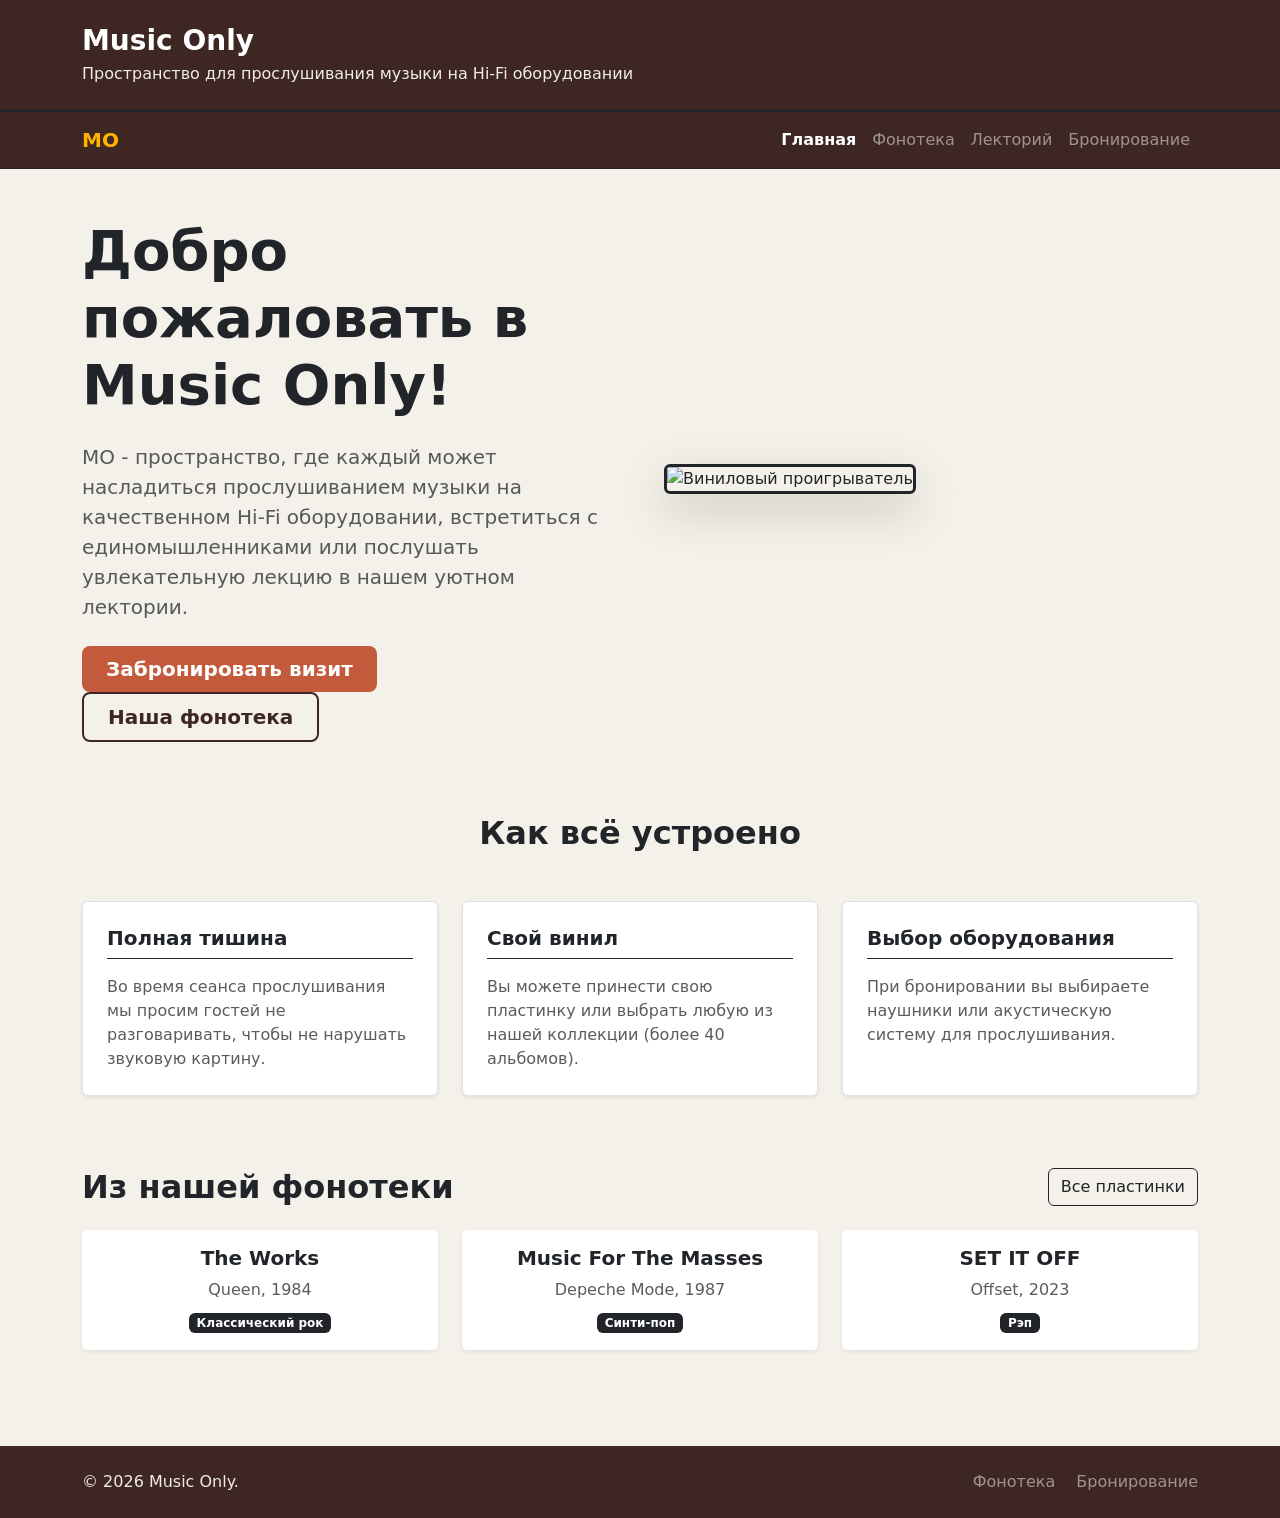
==== index.html @ 57ea259c "feat: create Music Only Bootstrap homepage" ====
<!DOCTYPE html>
<html lang="ru">
<head>
    <meta charset="UTF-8">
    <meta name="viewport" content="width=device-width, initial-scale=1.0">
    <title>Music Only – ваш персональный проводник в мир качественного прослушивания музыки</title>

    <link href="https://cdn.jsdelivr.net/npm/bootstrap@5.3.3/dist/css/bootstrap.min.css" rel="stylesheet">
    <link rel="stylesheet" href="css/custom.css">
</head>
<body>
            <header class="bg-loft py-4 border-bottom border-dark border-2">
        <div class="container">
            <div class="row align-items-center">
                <div class="col-12 text-center text-md-start">
                    <h1 class="h3 mb-1 fw-bold text-white">Music Only</h1>
                    <p class="mb-0 text-loft-light">Пространство для прослушивания музыки на Hi-Fi оборудовании</p>
                </div>
            </div>
        </div>
    </header>

        <nav class="navbar navbar-expand-lg navbar-dark bg-loft border-bottom border-dark">
        <div class="container">
            <a class="navbar-brand fw-bold text-loft-accent" href="index.html">MO</a>
            <button class="navbar-toggler" type="button" data-bs-toggle="collapse" data-bs-target="#mainNavbar">
                <span class="navbar-toggler-icon"></span>
            </button>
            <div class="collapse navbar-collapse" id="mainNavbar">
                <ul class="navbar-nav ms-auto">
                    <li class="nav-item"><a class="nav-link active text-white fw-bold" href="index.html">Главная</a></li>
                    <li class="nav-item"><a class="nav-link text-white-50" href="records.html">Фонотека</a></li>
                    <li class="nav-item"><a class="nav-link text-white-50" href="events.html">Лекторий</a></li>
                    <li class="nav-item"><a class="nav-link text-white-50" href="booking.html">Бронирование</a></li>
                </ul>
                </div>
        </div>
    </nav>
            <main>
        <!-- Hero-блок -->
                <section class="container my-5">
            <div class="row align-items-center g-5">
                <div class="col-12 col-lg-6">
                    <h2 class="display-4 fw-bold mb-4 text-dark">Добро пожаловать в Music Only!</h2>
                    <p class="lead text-muted mb-4">
                        MO - пространство, где каждый может насладиться прослушиванием музыки на
                        качественном Hi-Fi оборудовании, встретиться с единомышленниками или
                        послушать увлекательную лекцию в нашем уютном лектории.
                    </p>
                    <a class="btn btn-loft-primary btn-lg px-4 me-2 fw-bold" href="booking.html">Забронировать визит</a>
                    <a class="btn btn-loft-outline btn-lg px-4 fw-bold" href="records.html">Наша фонотека</a>
                </div>
                <div class="col-12 col-lg-6">
                    <!-- Можно вставить картинку с лофт-интерьером или проигрывателем -->
                    <img src="https://images.unsplash.com/photo-1614613535308-eb5fbd3d2c17?q=80&w=800&auto=format&fit=crop"
                         class="img-fluid rounded shadow-lg border border-3 border-dark" alt="Виниловый проигрыватель">
                </div>
            </div>
        </section>
                        <!-- Правила посещения -->
        <section class="container my-5 pt-4">
            <h2 class="text-center mb-5 fw-bold text-dark">Как всё устроено</h2>
            <div class="row g-4">
                <div class="col-12 col-md-4">
                    <div class="p-4 border rounded h-100 bg-white shadow-sm">
                        <h3 class="h5 text-dark fw-bold border-bottom border-dark pb-2 mb-3">Полная тишина</h3>
                        <p class="mb-0 text-muted">Во время сеанса прослушивания мы просим гостей не разговаривать, чтобы не нарушать звуковую картину.</p>
                    </div>
                </div>
                <div class="col-12 col-md-4">
                    <div class="p-4 border rounded h-100 bg-white shadow-sm">
                        <h3 class="h5 text-dark fw-bold border-bottom border-dark pb-2 mb-3">Свой винил</h3>
                        <p class="mb-0 text-muted">Вы можете принести свою пластинку или выбрать любую из нашей коллекции (более 40 альбомов).</p>
                    </div>
                </div>
                <div class="col-12 col-md-4">
                    <div class="p-4 border rounded h-100 bg-white shadow-sm">
                        <h3 class="h5 text-dark fw-bold border-bottom border-dark pb-2 mb-3">Выбор оборудования</h3>
                        <p class="mb-0 text-muted">При бронировании вы выбираете наушники или акустическую систему для прослушивания.</p>
                    </div>
                </div>
            </div>
        </section>

        <!-- Фонотека -->
        <section class="container my-5 pt-4 pb-5">
            <div class="d-flex justify-content-between align-items-center mb-4">
                <h2 class="mb-0 fw-bold text-dark">Из нашей фонотеки</h2>
                <a class="btn btn-outline-dark" href="records.html">Все пластинки</a>
            </div>
            <div class="row g-4">
                <div class="col-12 col-md-6 col-lg-4">
                    <div class="card h-100 border-0 shadow-sm">
                        <div class="card-body text-center bg-white rounded">
                            <h3 class="h5 card-title text-dark fw-bold">The Works</h3>
                            <p class="text-muted mb-2">Queen, 1984</p>
                            <span class="badge bg-dark">Классический рок</span>
                        </div>
                    </div>
                </div>
                <div class="col-12 col-md-6 col-lg-4">
                    <div class="card h-100 border-0 shadow-sm">
                        <div class="card-body text-center bg-white rounded">
                            <h3 class="h5 card-title text-dark fw-bold">Music For The Masses</h3>
                            <p class="text-muted mb-2">Depeche Mode, 1987</p>
                            <span class="badge bg-dark">Синти-поп</span>
                        </div>
                    </div>
                </div>
                <div class="col-12 col-md-6 col-lg-4">
                    <div class="card h-100 border-0 shadow-sm">
                        <div class="card-body text-center bg-white rounded">
                            <h3 class="h5 card-title text-dark fw-bold">SET IT OFF</h3>
                            <p class="text-muted mb-2">Offset, 2023</p>
                            <span class="badge bg-dark">Рэп</span>
                        </div>
                    </div>
                </div>
            </div>
        </section>
    </main>
        <footer class="bg-loft py-4 mt-5">
        <div class="container">
            <div class="row align-items-center g-3">
                <div class="col-12 col-md-6">
                    <p class="mb-0 text-loft-light">&copy; 2026 Music Only.</p>
                </div>
                <div class="col-12 col-md-6 text-md-end">
                    <a class="text-white-50 text-decoration-none me-3" href="records.html">Фонотека</a>
                    <a class="text-white-50 text-decoration-none" href="booking.html">Бронирование</a>
                </div>
            </div>
        </div>
    </footer>

    <!-- Bootstrap JS Bundle -->
    <script src="https://cdn.jsdelivr.net/npm/bootstrap@5.3.3/dist/js/bootstrap.bundle.min.js"></script>
</body>
</html>
---- css/custom.css ----
/* Наш кастомный лофт-цвет (глубокий кофейно-коричневый) */
.bg-loft {
    background-color: #3e2723 !important;
}

/* Цвет текста для лофта (кремовый/бежевый) */
.text-loft-light {
    color: #efebe9 !important;
}

/* Акцентный цвет (карамельный/янтарный) */
.text-loft-accent {
    color: #ffb300 !important;
}

/* Фон всей страницы (светлый бежевый, как бумага) */
body {
    min-height: 100vh;
    background-color: #f4f1ea;
}

/* Карточки делаем чуть светлее фона */
.card, .bg-light {
    background-color: #ffffff !important;
}

/* Терракотовая кнопка для лофт-стиля */
.btn-loft-primary {
    background-color: #c45a3c; /* Терракотовый (кирпичный) */
    color: #ffffff;
    border: none;
    transition: background-color 0.3s ease;
}

.btn-loft-primary:hover {
    background-color: #a3462c; /* Чуть темнее при наведении */
    color: #ffffff;
}

/* Второстепенная кнопка (прозрачная с коричневой рамкой) */
.btn-loft-outline {
    background-color: transparent;
    color: #3e2723; /* Темно-коричневый текст */
    border: 2px solid #3e2723;
    transition: all 0.3s ease;
}

.btn-loft-outline:hover {
    background-color: #3e2723; /* Заливается коричневым при наведении */
    color: #ffffff;
}

/* Стилизация аккордеона в лофт-стиле */
.accordion-button:not(.collapsed) {
    background-color: #eaddd3; /* Светло-коричневый фон для открытого жанра */
    color: #3e2723; /* Темно-коричневый текст */
    box-shadow: inset 0 -1px 0 rgba(0,0,0,.125);
}

.accordion-button:focus {
    border-color: #c45a3c;
    box-shadow: 0 0 0 0.25rem rgba(196, 90, 60, 0.25);
}

/* Делаем заголовки в карточках аккуратнее */
.accordion-body .card {
    transition: transform 0.2s;
}

.accordion-body .card:hover {
    transform: translateY(-3px);
}
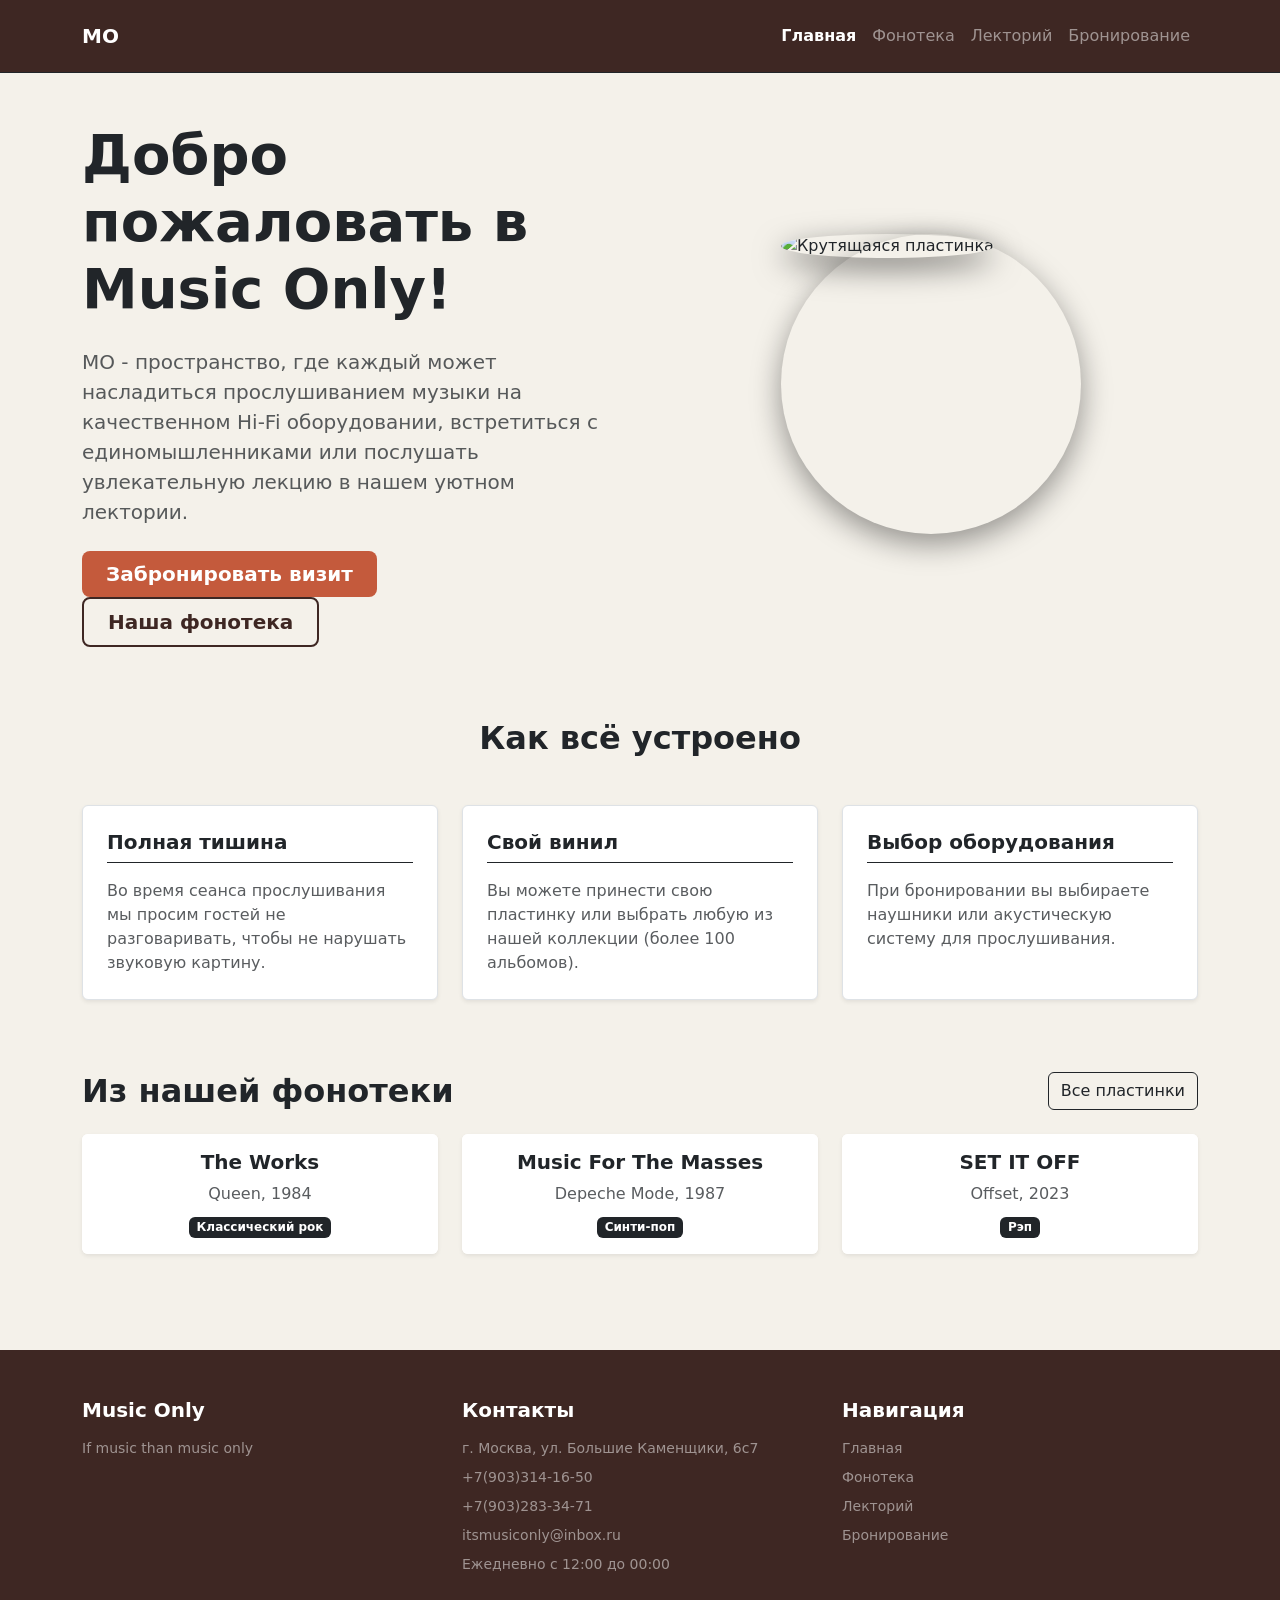
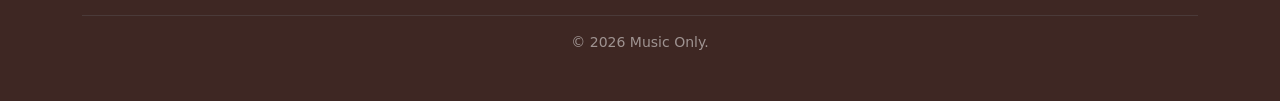
==== commit e55f87e1: "feat: add vinyl animation, update record descriptions and stock info" ====
--- a/index.html
+++ b/index.html
@@ -4,25 +4,15 @@
     <meta charset="UTF-8">
     <meta name="viewport" content="width=device-width, initial-scale=1.0">
     <title>Music Only – ваш персональный проводник в мир качественного прослушивания музыки</title>
-
     <link href="https://cdn.jsdelivr.net/npm/bootstrap@5.3.3/dist/css/bootstrap.min.css" rel="stylesheet">
     <link rel="stylesheet" href="css/custom.css">
 </head>
 <body>
-            <header class="bg-loft py-4 border-bottom border-dark border-2">
+
+    <!-- Навигация -->
+    <nav class="navbar navbar-expand-lg navbar-dark bg-loft border-bottom border-dark py-3">
         <div class="container">
-            <div class="row align-items-center">
-                <div class="col-12 text-center text-md-start">
-                    <h1 class="h3 mb-1 fw-bold text-white">Music Only</h1>
-                    <p class="mb-0 text-loft-light">Пространство для прослушивания музыки на Hi-Fi оборудовании</p>
-                </div>
-            </div>
-        </div>
-    </header>
-
-        <nav class="navbar navbar-expand-lg navbar-dark bg-loft border-bottom border-dark">
-        <div class="container">
-            <a class="navbar-brand fw-bold text-loft-accent" href="index.html">MO</a>
+            <a class="navbar-brand fw-bold text-white" href="index.html">MO</a>
             <button class="navbar-toggler" type="button" data-bs-toggle="collapse" data-bs-target="#mainNavbar">
                 <span class="navbar-toggler-icon"></span>
             </button>
@@ -33,13 +23,16 @@
                     <li class="nav-item"><a class="nav-link text-white-50" href="events.html">Лекторий</a></li>
                     <li class="nav-item"><a class="nav-link text-white-50" href="booking.html">Бронирование</a></li>
                 </ul>
-                </div>
+            </div>
         </div>
     </nav>
-            <main>
-        <!-- Hero-блок -->
-                <section class="container my-5">
+
+    <main>
+        <!-- Hero-блок с пластинкой -->
+        <section class="container my-5">
             <div class="row align-items-center g-5">
+
+                <!-- Левая колонка: Текст и кнопки -->
                 <div class="col-12 col-lg-6">
                     <h2 class="display-4 fw-bold mb-4 text-dark">Добро пожаловать в Music Only!</h2>
                     <p class="lead text-muted mb-4">
@@ -50,14 +43,20 @@
                     <a class="btn btn-loft-primary btn-lg px-4 me-2 fw-bold" href="booking.html">Забронировать визит</a>
                     <a class="btn btn-loft-outline btn-lg px-4 fw-bold" href="records.html">Наша фонотека</a>
                 </div>
-                <div class="col-12 col-lg-6">
-                    <!-- Можно вставить картинку с лофт-интерьером или проигрывателем -->
-                    <img src="https://images.unsplash.com/photo-1614613535308-eb5fbd3d2c17?q=80&w=800&auto=format&fit=crop"
-                         class="img-fluid rounded shadow-lg border border-3 border-dark" alt="Виниловый проигрыватель">
+
+                <!-- Правая колонка: Крутящаяся пластинка -->
+                <div class="col-12 col-lg-6 d-flex justify-content-center">
+                    <div class="hero-vinyl-container">
+                        <div class="vinyl-record">
+                            <img src="https://i.pinimg.com/736x/c2/dc/3f/c2dc3f19554119556c84c53a1f666be5.jpg" alt="Крутящаяся пластинка" style="width: 100%; border-radius: 50%; box-shadow: 0 10px 30px rgba(0,0,0,0.5);">
+                        </div>
+                    </div>
                 </div>
+
             </div>
         </section>
-                        <!-- Правила посещения -->
+
+        <!-- Блок "Как всё устроено" -->
         <section class="container my-5 pt-4">
             <h2 class="text-center mb-5 fw-bold text-dark">Как всё устроено</h2>
             <div class="row g-4">
@@ -70,7 +69,7 @@
                 <div class="col-12 col-md-4">
                     <div class="p-4 border rounded h-100 bg-white shadow-sm">
                         <h3 class="h5 text-dark fw-bold border-bottom border-dark pb-2 mb-3">Свой винил</h3>
-                        <p class="mb-0 text-muted">Вы можете принести свою пластинку или выбрать любую из нашей коллекции (более 40 альбомов).</p>
+                        <p class="mb-0 text-muted">Вы можете принести свою пластинку или выбрать любую из нашей коллекции (более 100 альбомов).</p>
                     </div>
                 </div>
                 <div class="col-12 col-md-4">
@@ -82,7 +81,7 @@
             </div>
         </section>
 
-        <!-- Фонотека -->
+        <!-- Блок "Из нашей фонотеки" -->
         <section class="container my-5 pt-4 pb-5">
             <div class="d-flex justify-content-between align-items-center mb-4">
                 <h2 class="mb-0 fw-bold text-dark">Из нашей фонотеки</h2>
@@ -119,21 +118,49 @@
             </div>
         </section>
     </main>
-        <footer class="bg-loft py-4 mt-5">
+
+    <!-- Подвал -->
+    <footer class="bg-loft text-loft-light py-5 mt-5">
         <div class="container">
-            <div class="row align-items-center g-3">
-                <div class="col-12 col-md-6">
-                    <p class="mb-0 text-loft-light">&copy; 2026 Music Only.</p>
+            <div class="row g-4">
+                <div class="col-12 col-md-4">
+                    <h5 class="text-white fw-bold mb-3">Music Only</h5>
+                    <p class="small text-white-50">
+                        If music than music only
+                    </p>
                 </div>
-                <div class="col-12 col-md-6 text-md-end">
-                    <a class="text-white-50 text-decoration-none me-3" href="records.html">Фонотека</a>
-                    <a class="text-white-50 text-decoration-none" href="booking.html">Бронирование</a>
+                <div class="col-12 col-md-4">
+                    <h5 class="text-white fw-bold mb-3">Контакты</h5>
+                    <ul class="list-unstyled small text-white-50">
+                        <li class="mb-2">г. Москва, ул. Большие Каменщики, 6с7</li>
+                        <li class="mb-2">+7(903)314-16-50</li>
+                        <li class="mb-2">+7(903)283-34-71</li>
+                        <li class="mb-2">itsmusiconly@inbox.ru</li>
+                        <li>Ежедневно с 12:00 до 00:00</li>
+                    </ul>
+                </div>
+
+                <div class="col-12 col-md-4">
+                    <h5 class="text-white fw-bold mb-3">Навигация</h5>
+                    <ul class="list-unstyled small">
+                        <li class="mb-2"><a href="index.html" class="text-white-50 text-decoration-none">Главная</a></li>
+                        <li class="mb-2"><a href="records.html" class="text-white-50 text-decoration-none">Фонотека</a></li>
+                        <li class="mb-2"><a href="events.html" class="text-white-50 text-decoration-none">Лекторий</a></li>
+                        <li><a href="booking.html" class="text-white-50 text-decoration-none">Бронирование</a></li>
+                    </ul>
+                </div>
+            </div>
+
+            <hr class="border-secondary mt-4 mb-3">
+
+            <div class="row">
+                <div class="col-12 text-center text-white-50 small">
+                    <p class="mb-0">&copy; 2026 Music Only.</p>
                 </div>
             </div>
         </div>
     </footer>
 
-    <!-- Bootstrap JS Bundle -->
     <script src="https://cdn.jsdelivr.net/npm/bootstrap@5.3.3/dist/js/bootstrap.bundle.min.js"></script>
 </body>
 </html>
--- a/css/custom.css
+++ b/css/custom.css
@@ -69,4 +69,39 @@
 
 .accordion-body .card:hover {
     transform: translateY(-3px);
+}
+
+/* Контейнер для пластинки (задает размеры) */
+.hero-vinyl-container {
+    width: 300px;      /* Ширина пластинки */
+    height: 300px;
+    margin: 0 auto;    /* Центрирование */
+}
+
+/* Сама анимация вращения */
+@keyframes spin-vinyl {
+    from {
+        transform: rotate(0deg);
+    }
+    to {
+        transform: rotate(360deg);
+    }
+}
+
+/* Стили для пластинки */
+.vinyl-record {
+    width: 100%;
+    height: 100%;
+    border-radius: 50%;
+
+    /* Запускаем анимацию: 4 секунды на один оборот, бесконечно, с плавностью */
+    animation: spin-vinyl 4s linear infinite;
+
+    /* Эффект объема */
+    box-shadow: 0 10px 30px rgba(0,0,0,0.4);
+}
+
+/* Останавливаем вращение при наведении мыши (чтобы можно было рассмотреть) */
+.vinyl-record:hover {
+    animation-play-state: paused;
 }
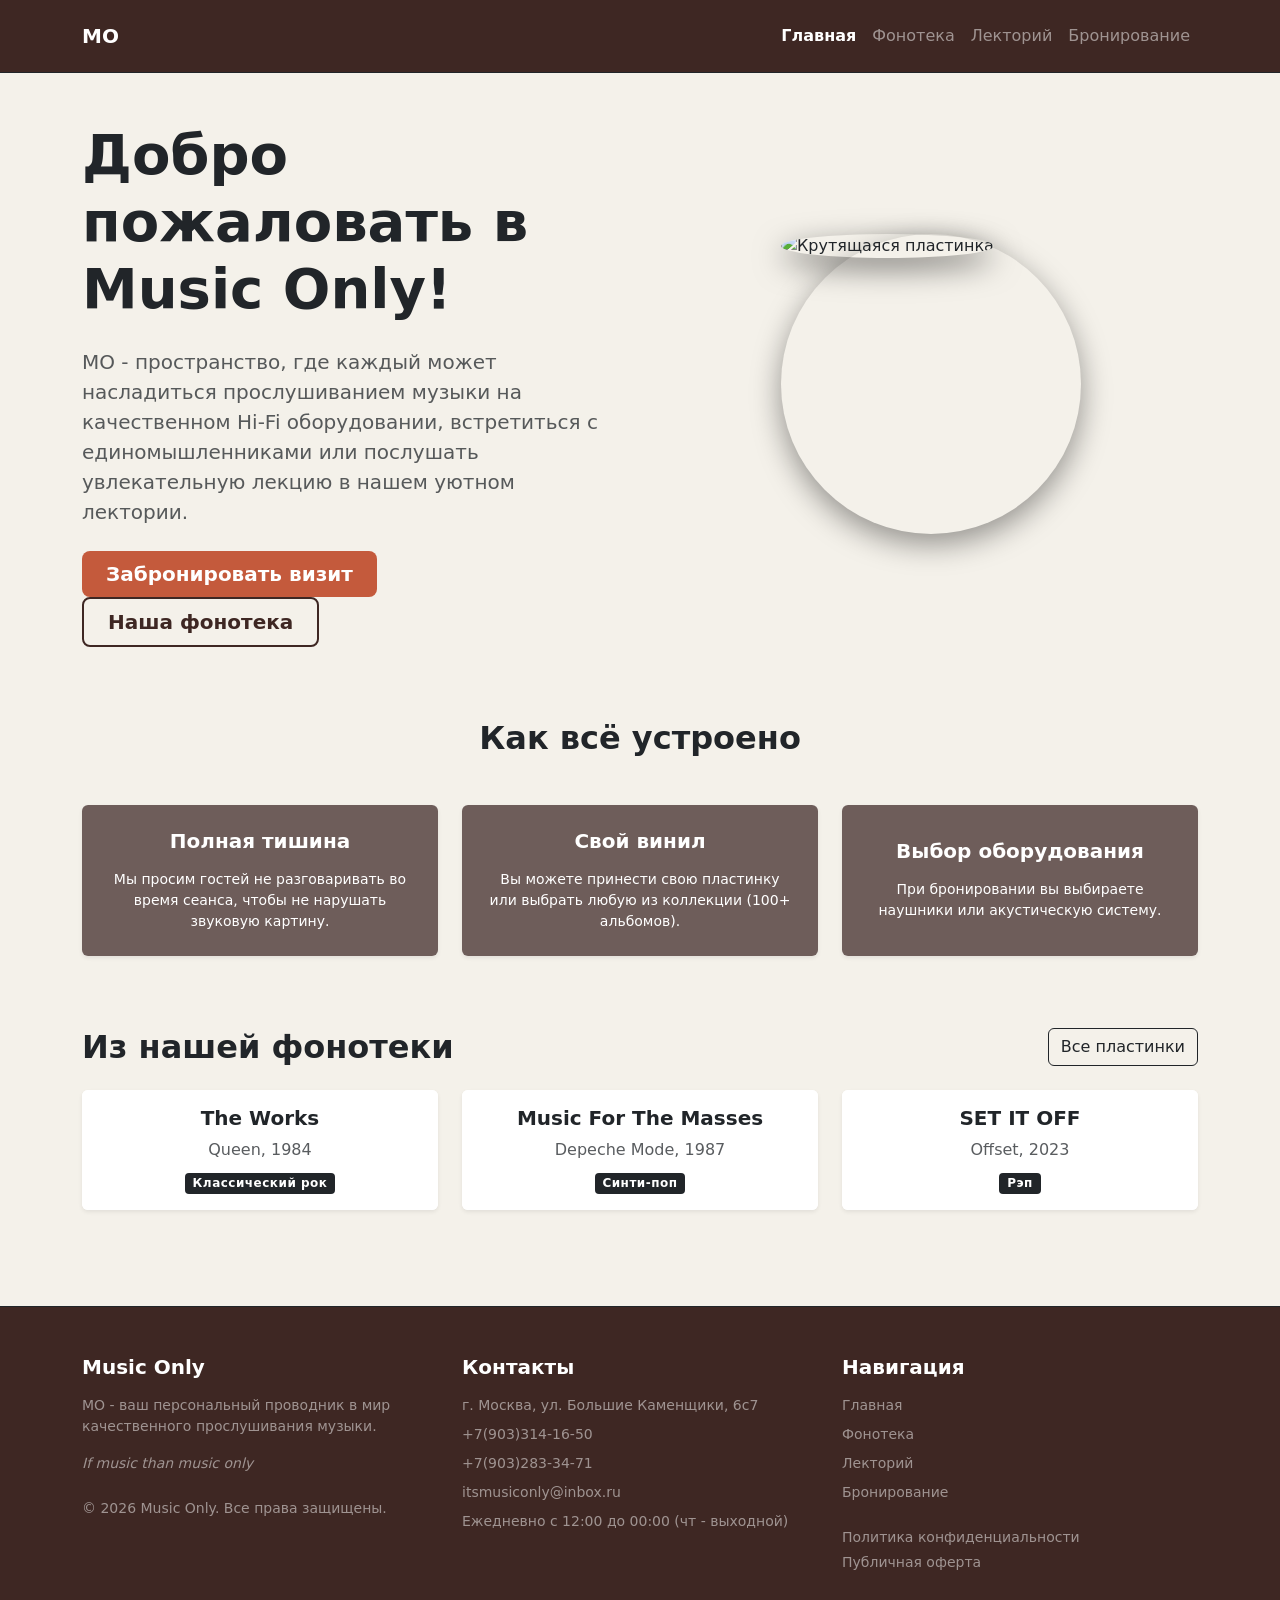
==== commit 17033e28: "feat: update booking page, add new lecture and fix footer" ====
--- a/index.html
+++ b/index.html
@@ -56,31 +56,54 @@
             </div>
         </section>
 
-        <!-- Блок "Как всё устроено" -->
+                        <!-- Блок "Как всё устроено" -->
         <section class="container my-5 pt-4">
             <h2 class="text-center mb-5 fw-bold text-dark">Как всё устроено</h2>
+
             <div class="row g-4">
-                <div class="col-12 col-md-4">
-                    <div class="p-4 border rounded h-100 bg-white shadow-sm">
-                        <h3 class="h5 text-dark fw-bold border-bottom border-dark pb-2 mb-3">Полная тишина</h3>
-                        <p class="mb-0 text-muted">Во время сеанса прослушивания мы просим гостей не разговаривать, чтобы не нарушать звуковую картину.</p>
-                    </div>
-                </div>
-                <div class="col-12 col-md-4">
-                    <div class="p-4 border rounded h-100 bg-white shadow-sm">
-                        <h3 class="h5 text-dark fw-bold border-bottom border-dark pb-2 mb-3">Свой винил</h3>
-                        <p class="mb-0 text-muted">Вы можете принести свою пластинку или выбрать любую из нашей коллекции (более 100 альбомов).</p>
-                    </div>
-                </div>
-                <div class="col-12 col-md-4">
-                    <div class="p-4 border rounded h-100 bg-white shadow-sm">
-                        <h3 class="h5 text-dark fw-bold border-bottom border-dark pb-2 mb-3">Выбор оборудования</h3>
-                        <p class="mb-0 text-muted">При бронировании вы выбираете наушники или акустическую систему для прослушивания.</p>
-                    </div>
-                </div>
+
+                <!-- Карточка 1 -->
+                <div class="col-12 col-md-4">
+                    <div class="card h-100 border-0 shadow-sm text-white text-center"
+                         style="background-image: url('https://i.pinimg.com/736x/6c/9f/75/6c9f75fa42f9dc02353263a82b38c81f.jpg'); background-size: cover; background-position: center; position: relative;">
+                        <div style="position: absolute; top: 0; left: 0; right: 0; bottom: 0; background-color: rgba(62, 39, 35, 0.75); border-radius: 0.375rem;"></div>
+
+                        <!-- Добавили justify-content-center для идеального центрирования -->
+                        <div class="card-body p-4 d-flex flex-column justify-content-center align-items-center position-relative" style="z-index: 1;">
+                            <h3 class="h5 fw-bold mb-3">Полная тишина</h3>
+                            <p class="mb-0 small">Мы просим гостей не разговаривать во время сеанса, чтобы не нарушать звуковую картину.</p>
+                        </div>
+                    </div>
+                </div>
+
+                <!-- Карточка 2 -->
+                <div class="col-12 col-md-4">
+                    <div class="card h-100 border-0 shadow-sm text-white text-center"
+                         style="background-image: url('https://i.pinimg.com/736x/7f/87/67/7f87678597e7bfa7e29a37dea1b86866.jpg'); background-size: cover; background-position: center; position: relative;">
+                        <div style="position: absolute; top: 0; left: 0; right: 0; bottom: 0; background-color: rgba(62, 39, 35, 0.75); border-radius: 0.375rem;"></div>
+
+                        <div class="card-body p-4 d-flex flex-column justify-content-center align-items-center position-relative" style="z-index: 1;">
+                            <h3 class="h5 fw-bold mb-3">Свой винил</h3>
+                            <p class="mb-0 small">Вы можете принести свою пластинку или выбрать любую из коллекции (100+ альбомов).</p>
+                        </div>
+                    </div>
+                </div>
+
+                <!-- Карточка 3 -->
+                <div class="col-12 col-md-4">
+                    <div class="card h-100 border-0 shadow-sm text-white text-center"
+                         style="background-image: url('https://i.pinimg.com/1200x/98/33/98/9833986d4160b8ca7a1fd46238fe6612.jpg'); background-size: cover; background-position: center; position: relative;">
+                        <div style="position: absolute; top: 0; left: 0; right: 0; bottom: 0; background-color: rgba(62, 39, 35, 0.75); border-radius: 0.375rem;"></div>
+
+                        <div class="card-body p-4 d-flex flex-column justify-content-center align-items-center position-relative" style="z-index: 1;">
+                            <h3 class="h5 fw-bold mb-3">Выбор оборудования</h3>
+                            <p class="mb-0 small">При бронировании вы выбираете наушники или акустическую систему.</p>
+                        </div>
+                    </div>
+                </div>
+
             </div>
         </section>
-
         <!-- Блок "Из нашей фонотеки" -->
         <section class="container my-5 pt-4 pb-5">
             <div class="d-flex justify-content-between align-items-center mb-4">
@@ -120,15 +143,27 @@
     </main>
 
     <!-- Подвал -->
-    <footer class="bg-loft text-loft-light py-5 mt-5">
+           <!-- Подвал -->
+    <footer class="bg-loft text-loft-light py-5 mt-5 border-top border-dark">
         <div class="container">
-            <div class="row g-4">
+            <div class="row g-4 justify-content-between">
+
+                <!-- 1. Бренд, слоган и права -->
                 <div class="col-12 col-md-4">
                     <h5 class="text-white fw-bold mb-3">Music Only</h5>
-                    <p class="small text-white-50">
-                        If music than music only
-                    </p>
-                </div>
+                    <p class="small text-white-50 mb-3">
+                        MO - ваш персональный проводник в мир качественного прослушивания музыки.
+                    </p>
+                    <p class="small text-white-50 mb-4">
+                        <em>If music than music only</em>
+                    </p>
+                    <!-- Права -->
+                    <p class="small text-white-50 mb-0">
+                        &copy; 2026 Music Only. Все права защищены.
+                    </p>
+                </div>
+
+                <!-- 2. Контакты -->
                 <div class="col-12 col-md-4">
                     <h5 class="text-white fw-bold mb-3">Контакты</h5>
                     <ul class="list-unstyled small text-white-50">
@@ -136,27 +171,27 @@
                         <li class="mb-2">+7(903)314-16-50</li>
                         <li class="mb-2">+7(903)283-34-71</li>
                         <li class="mb-2">itsmusiconly@inbox.ru</li>
-                        <li>Ежедневно с 12:00 до 00:00</li>
+                        <li>Ежедневно с 12:00 до 00:00 (чт - выходной)</li>
                     </ul>
                 </div>
 
+                <!-- 3. Навигация и документы -->
                 <div class="col-12 col-md-4">
                     <h5 class="text-white fw-bold mb-3">Навигация</h5>
-                    <ul class="list-unstyled small">
+                    <ul class="list-unstyled small mb-4">
                         <li class="mb-2"><a href="index.html" class="text-white-50 text-decoration-none">Главная</a></li>
                         <li class="mb-2"><a href="records.html" class="text-white-50 text-decoration-none">Фонотека</a></li>
                         <li class="mb-2"><a href="events.html" class="text-white-50 text-decoration-none">Лекторий</a></li>
                         <li><a href="booking.html" class="text-white-50 text-decoration-none">Бронирование</a></li>
                     </ul>
-                </div>
-            </div>
-
-            <hr class="border-secondary mt-4 mb-3">
-
-            <div class="row">
-                <div class="col-12 text-center text-white-50 small">
-                    <p class="mb-0">&copy; 2026 Music Only.</p>
-                </div>
+
+                    <!-- Только документы -->
+                    <ul class="list-unstyled small text-white-50">
+                        <li class="mb-1"><a href="#" class="text-white-50 text-decoration-none">Политика конфиденциальности</a></li>
+                        <li><a href="#" class="text-white-50 text-decoration-none">Публичная оферта</a></li>
+                    </ul>
+                </div>
+
             </div>
         </div>
     </footer>
--- a/css/custom.css
+++ b/css/custom.css
@@ -104,4 +104,26 @@
 /* Останавливаем вращение при наведении мыши (чтобы можно было рассмотреть) */
 .vinyl-record:hover {
     animation-play-state: paused;
+}
+
+/* Делаем бейджи аккуратными таблетками */
+.badge {
+    display: inline-block !important; /* Запрещаем растягиваться */
+    font-size: 0.75rem;               /* Чуть уменьшаем шрифт */
+    font-weight: 600;
+    letter-spacing: 0.5px;
+    border: none;
+}
+
+/* Если нужно, чтобы в карточке бейдж не был слишком большим */
+.card-body .badge {
+    width: auto !important;           /* Сбрасываем возможную ширину 100% */
+    margin: 0 auto;                   /* Центрируем, если он один */
+}
+/* Фикс для бейджей в карточках, чтобы они были аккуратными сбоку */
+.card-body .badge {
+    display: inline-block !important;
+    width: auto !important;
+    padding: 0.35em 0.65em;
+    border-radius: 0.25rem;
 }
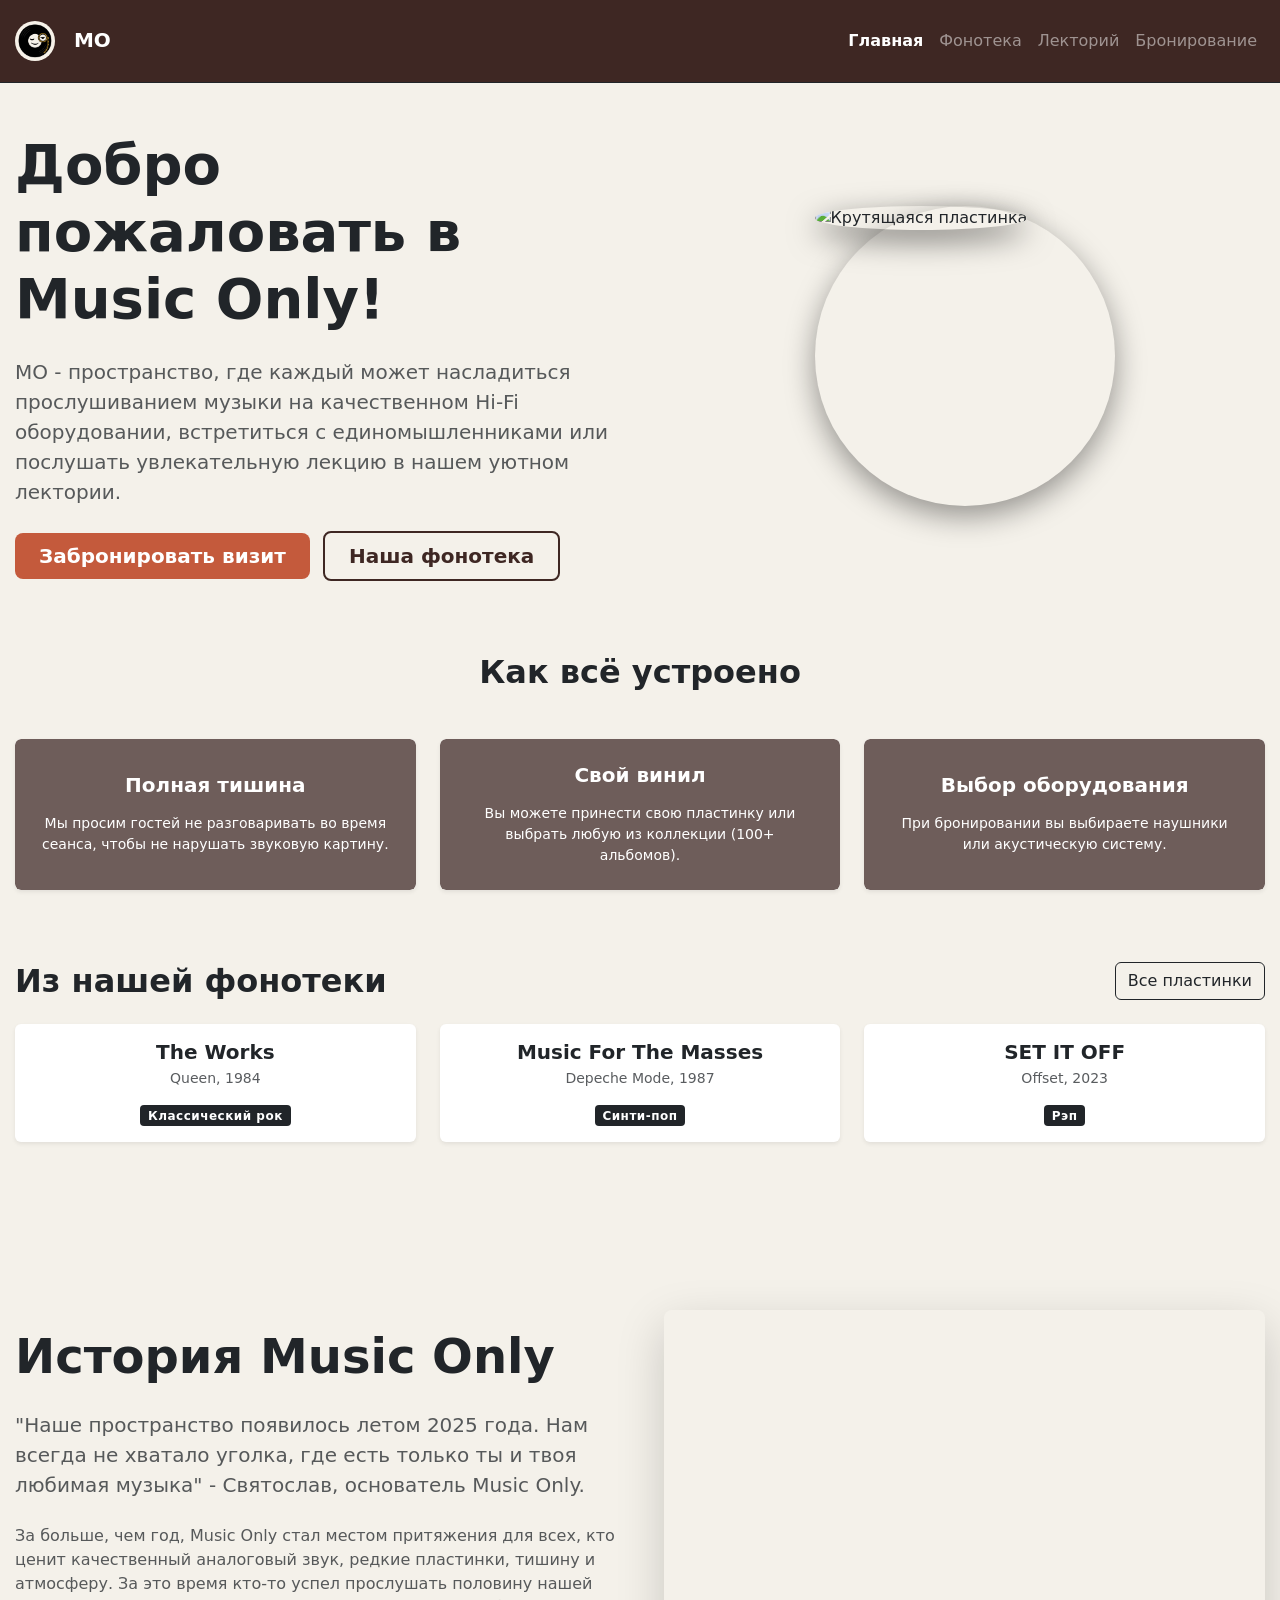
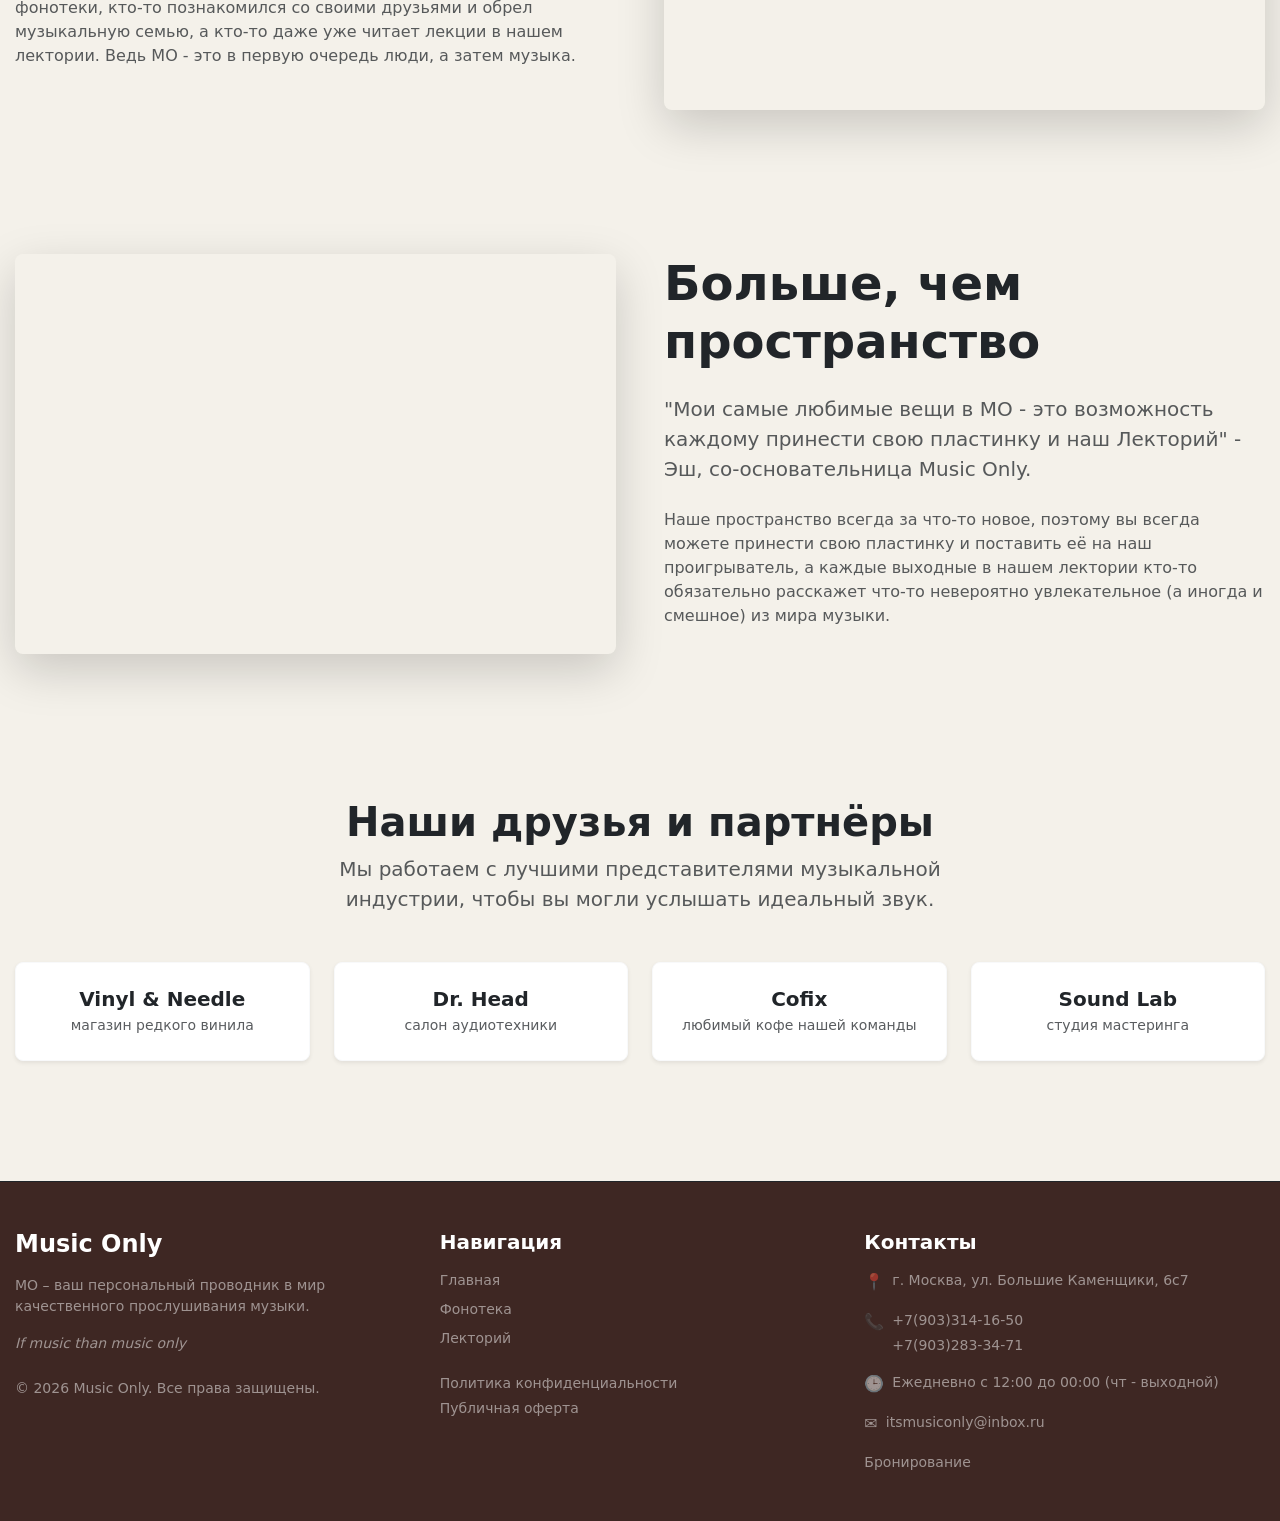
==== commit bee0477b: "feat: major UI update - new header, footer, history and partners sections" ====
--- a/index.html
+++ b/index.html
@@ -12,7 +12,10 @@
     <!-- Навигация -->
     <nav class="navbar navbar-expand-lg navbar-dark bg-loft border-bottom border-dark py-3">
         <div class="container">
-            <a class="navbar-brand fw-bold text-white" href="index.html">MO</a>
+            <a class="navbar-brand fw-bold text-white" href="index.html">
+                <img src="images/логотип MO.png" alt="MO logo" style="height: 40px; width: auto; margin-right: 12px; border-radius: 50%;">
+                MO
+            </a>
             <button class="navbar-toggler" type="button" data-bs-toggle="collapse" data-bs-target="#mainNavbar">
                 <span class="navbar-toggler-icon"></span>
             </button>
@@ -104,94 +107,215 @@
 
             </div>
         </section>
-        <!-- Блок "Из нашей фонотеки" -->
+                <!-- Блок "Из нашей фонотеки" -->
+                        <!-- Блок "Из нашей фонотеки" -->
         <section class="container my-5 pt-4 pb-5">
             <div class="d-flex justify-content-between align-items-center mb-4">
                 <h2 class="mb-0 fw-bold text-dark">Из нашей фонотеки</h2>
                 <a class="btn btn-outline-dark" href="records.html">Все пластинки</a>
             </div>
-            <div class="row g-4">
+
+            <div class="row g-4 justify-content-center">
+                <!-- The Works -->
                 <div class="col-12 col-md-6 col-lg-4">
-                    <div class="card h-100 border-0 shadow-sm">
-                        <div class="card-body text-center bg-white rounded">
-                            <h3 class="h5 card-title text-dark fw-bold">The Works</h3>
-                            <p class="text-muted mb-2">Queen, 1984</p>
-                            <span class="badge bg-dark">Классический рок</span>
-                        </div>
-                    </div>
-                </div>
+                    <div class="card h-100 border-0 shadow-sm bg-white text-center">
+                        <div class="card-body d-flex flex-column">
+                            <h3 class="h5 card-title text-dark fw-bold mb-1">The Works</h3>
+                            <p class="text-muted small mb-3">Queen, 1984</p>
+                            <span class="badge bg-dark mt-auto mx-auto">Классический рок</span>
+                        </div>
+                    </div>
+                </div>
+
+                <!-- Music For The Masses -->
                 <div class="col-12 col-md-6 col-lg-4">
-                    <div class="card h-100 border-0 shadow-sm">
-                        <div class="card-body text-center bg-white rounded">
-                            <h3 class="h5 card-title text-dark fw-bold">Music For The Masses</h3>
-                            <p class="text-muted mb-2">Depeche Mode, 1987</p>
-                            <span class="badge bg-dark">Синти-поп</span>
-                        </div>
-                    </div>
-                </div>
+                    <div class="card h-100 border-0 shadow-sm bg-white text-center">
+                        <div class="card-body d-flex flex-column">
+                            <h3 class="h5 card-title text-dark fw-bold mb-1">Music For The Masses</h3>
+                            <p class="text-muted small mb-3">Depeche Mode, 1987</p>
+                            <span class="badge bg-dark mt-auto mx-auto">Синти-поп</span>
+                        </div>
+                    </div>
+                </div>
+
+                <!-- SET IT OFF -->
                 <div class="col-12 col-md-6 col-lg-4">
-                    <div class="card h-100 border-0 shadow-sm">
-                        <div class="card-body text-center bg-white rounded">
-                            <h3 class="h5 card-title text-dark fw-bold">SET IT OFF</h3>
-                            <p class="text-muted mb-2">Offset, 2023</p>
-                            <span class="badge bg-dark">Рэп</span>
-                        </div>
-                    </div>
+                    <div class="card h-100 border-0 shadow-sm bg-white text-center">
+                        <div class="card-body d-flex flex-column">
+                            <h3 class="h5 card-title text-dark fw-bold mb-1">SET IT OFF</h3>
+                            <p class="text-muted small mb-3">Offset, 2023</p>
+                            <span class="badge bg-dark mt-auto mx-auto">Рэп</span>
+                        </div>
+                    </div>
+                </div>
+            </div>
+        </section>
+                <!-- ЭКРАН: История Music Only -->
+        <section class="py-5" style="background-color: #f4f1ea;">
+            <div class="container py-4">
+                <div class="row align-items-center g-5">
+                    <!-- Левая колонка: Текст -->
+                    <div class="col-12 col-lg-6">
+                        <h2 class="display-5 fw-bold text-dark mb-4">История Music Only</h2>
+                        <p class="lead text-muted mb-4">
+                            "Наше пространство появилось летом 2025 года. Нам всегда не хватало уголка, где есть только ты и твоя любимая музыка" - Святослав, основатель Music Only.
+                        </p>
+                        <p class="text-muted mb-4">
+                             За больше, чем год, Music Only стал местом притяжения для всех, кто ценит качественный аналоговый звук, редкие пластинки, тишину и атмосферу. За это время кто-то успел прослушать половину нашей фонотеки, кто-то познакомился со своими друзьями и обрел музыкальную семью, а кто-то даже уже читает лекции в нашем лектории.
+                            Ведь MO - это в первую очередь люди, а затем музыка.
+                        </p>
+                    </div>
+                    <!-- Правая колонка: Картинка-заглушка или фото -->
+                    <div class="col-12 col-lg-6">
+                        <div class="shadow-lg rounded-3 overflow-hidden" style="height: 400px; background-image: url('https://i.pinimg.com/1200x/1d/a5/f5/1da5f55e7950a7eee6ecc53f6e59e142.jpg'); background-size: cover; background-position: center;">
+                        </div>
+                    </div>
+                </div>
+            </div>
+        </section>
+                <!-- ЭКРАН: История Music Only (Часть 2) -->
+        <section class="py-5" style="background-color: #f4f1ea;">
+            <div class="container py-4">
+                <div class="row align-items-center g-5 flex-column-reverse flex-lg-row">
+
+                    <!-- Левая колонка: Картинка (на ПК слева, на телефоне снизу) -->
+                    <div class="col-12 col-lg-6">
+                        <div class="shadow-lg rounded-3 overflow-hidden" style="height: 400px; background-image: url('https://i.pinimg.com/736x/bd/36/c6/bd36c6f794454346cd78c5a34c547834.jpg'); background-size: cover; background-position: center;">
+                        </div>
+                    </div>
+
+                    <!-- Правая колонка: Текст -->
+                    <div class="col-12 col-lg-6">
+                        <h2 class="display-5 fw-bold text-dark mb-4">Больше, чем пространство</h2>
+                        <p class="lead text-muted mb-4">
+                            "Мои самые любимые вещи в MO - это возможность каждому принести свою пластинку и наш Лекторий" - Эш, со-основательница Music Only.
+                        </p>
+                        <p class="text-muted mb-4">
+                            Наше пространство всегда за что-то новое, поэтому вы всегда можете принести свою пластинку и поставить её на наш проигрыватель, а каждые выходные в
+                            нашем лектории кто-то обязательно расскажет что-то невероятно увлекательное (а иногда и смешное) из мира музыки.
+                    </div>
+
+                </div>
+            </div>
+        </section>
+
+                        <!-- ЭКРАН: Наши друзья / Партнёры -->
+        <section class="py-5" style="background-color: #f4f1ea;">
+            <div class="container py-4">
+                <div class="text-center mb-5">
+                    <h2 class="display-6 fw-bold text-dark">Наши друзья и партнёры</h2>
+                    <p class="text-muted lead mx-auto" style="max-width: 700px;">
+                        Мы работаем с лучшими представителями музыкальной индустрии, чтобы вы могли услышать идеальный звук.
+                    </p>
+                </div>
+
+                <div class="row g-4 justify-content-center align-items-center text-center">
+
+                    <!-- Партнёр 1: Магазин винила -->
+                    <div class="col-6 col-md-3">
+                        <div class="p-4 bg-white rounded-3 shadow-sm h-100 d-flex flex-column align-items-center justify-content-center border border-light">
+                            <h4 class="h5 fw-bold text-dark mb-1">Vinyl & Needle</h4>
+                            <p class="small text-muted mb-0">магазин редкого винила</p>
+                        </div>
+                    </div>
+
+                    <!-- Партнёр 2: Аудио-салон -->
+                    <div class="col-6 col-md-3">
+                        <div class="p-4 bg-white rounded-3 shadow-sm h-100 d-flex flex-column align-items-center justify-content-center border border-light">
+                            <h4 class="h5 fw-bold text-dark mb-1">Dr. Head</h4>
+                            <p class="small text-muted mb-0">салон аудиотехники</p>
+                        </div>
+                    </div>
+
+                    <!-- Партнёр 3: Кофейня -->
+                    <div class="col-6 col-md-3">
+                        <div class="p-4 bg-white rounded-3 shadow-sm h-100 d-flex flex-column align-items-center justify-content-center border border-light">
+                            <h4 class="h5 fw-bold text-dark mb-1">Cofix</h4>
+                            <p class="small text-muted mb-0">любимый кофе нашей команды</p>
+                        </div>
+                    </div>
+
+                    <!-- Партнёр 4: Студия -->
+                    <div class="col-6 col-md-3">
+                        <div class="p-4 bg-white rounded-3 shadow-sm h-100 d-flex flex-column align-items-center justify-content-center border border-light">
+                            <h4 class="h5 fw-bold text-dark mb-1">Sound Lab</h4>
+                            <p class="small text-muted mb-0">студия мастеринга</p>
+                        </div>
+                    </div>
+
                 </div>
             </div>
         </section>
     </main>
 
     <!-- Подвал -->
-           <!-- Подвал -->
+               <!-- Подвал -->
     <footer class="bg-loft text-loft-light py-5 mt-5 border-top border-dark">
         <div class="container">
             <div class="row g-4 justify-content-between">
 
-                <!-- 1. Бренд, слоган и права -->
-                <div class="col-12 col-md-4">
-                    <h5 class="text-white fw-bold mb-3">Music Only</h5>
+                <!-- 1. Бренд и слоган -->
+                <div class="col-12 col-md-4">
+                    <h5 class="text-white fw-bold mb-3 fs-4">Music Only</h5>
                     <p class="small text-white-50 mb-3">
-                        MO - ваш персональный проводник в мир качественного прослушивания музыки.
+                        МО – ваш персональный проводник в мир качественного прослушивания музыки.
                     </p>
                     <p class="small text-white-50 mb-4">
                         <em>If music than music only</em>
                     </p>
-                    <!-- Права -->
                     <p class="small text-white-50 mb-0">
                         &copy; 2026 Music Only. Все права защищены.
                     </p>
                 </div>
 
-                <!-- 2. Контакты -->
-                <div class="col-12 col-md-4">
-                    <h5 class="text-white fw-bold mb-3">Контакты</h5>
-                    <ul class="list-unstyled small text-white-50">
-                        <li class="mb-2">г. Москва, ул. Большие Каменщики, 6с7</li>
-                        <li class="mb-2">+7(903)314-16-50</li>
-                        <li class="mb-2">+7(903)283-34-71</li>
-                        <li class="mb-2">itsmusiconly@inbox.ru</li>
-                        <li>Ежедневно с 12:00 до 00:00 (чт - выходной)</li>
-                    </ul>
-                </div>
-
-                <!-- 3. Навигация и документы -->
+                <!-- 2. Навигация (ТЕПЕРЬ В ЦЕНТРЕ) -->
                 <div class="col-12 col-md-4">
                     <h5 class="text-white fw-bold mb-3">Навигация</h5>
                     <ul class="list-unstyled small mb-4">
                         <li class="mb-2"><a href="index.html" class="text-white-50 text-decoration-none">Главная</a></li>
                         <li class="mb-2"><a href="records.html" class="text-white-50 text-decoration-none">Фонотека</a></li>
                         <li class="mb-2"><a href="events.html" class="text-white-50 text-decoration-none">Лекторий</a></li>
-                        <li><a href="booking.html" class="text-white-50 text-decoration-none">Бронирование</a></li>
                     </ul>
 
-                    <!-- Только документы -->
-                    <ul class="list-unstyled small text-white-50">
+                    <ul class="list-unstyled small text-white-50 mb-0">
                         <li class="mb-1"><a href="#" class="text-white-50 text-decoration-none">Политика конфиденциальности</a></li>
                         <li><a href="#" class="text-white-50 text-decoration-none">Публичная оферта</a></li>
                     </ul>
                 </div>
 
+                <!-- 3. Контакты (ТЕПЕРЬ СПРАВА) -->
+                <div class="col-12 col-md-4">
+                    <h5 class="text-white fw-bold mb-3">Контакты</h5>
+                    <ul class="list-unstyled small text-white-50 mb-0">
+                        <li class="mb-3 d-flex align-items-start">
+                            <span class="me-2 fs-6">📍</span>
+                            <span>г. Москва, ул. Большие Каменщики, 6с7</span>
+                        </li>
+                        <li class="mb-3 d-flex align-items-start">
+                            <span class="me-2 fs-6">📞</span>
+                            <div>
+                                <a href="tel:+79033141650" class="text-white-50 text-decoration-none d-block mb-1">+7(903)314-16-50</a>
+                                <a href="tel:+79032833471" class="text-white-50 text-decoration-none d-block">+7(903)283-34-71</a>
+                            </div>
+                        </li>
+                        <li class="mb-3 d-flex align-items-start">
+                            <span class="me-2 fs-6">🕒</span>
+                            <span>Ежедневно с 12:00 до 00:00 (чт - выходной)</span>
+                        </li>
+
+                        <!-- Почта -->
+                        <li class="mb-3 d-flex align-items-start">
+                            <span class="me-2 fs-6">✉️</span>
+                            <a href="mailto:itsmusiconly@inbox.ru" class="text-white-50 text-decoration-none">itsmusiconly@inbox.ru</a>
+                        </li>
+
+                        <!-- Ссылка на Бронирование (как договорились, под почтой) -->
+                        <li class="d-flex align-items-start">
+                            <a href="booking.html" class="text-white-50 text-decoration-none">Бронирование</a>
+                        </li>
+                    </ul>
+                </div>
+
             </div>
         </div>
     </footer>
--- a/css/custom.css
+++ b/css/custom.css
@@ -126,4 +126,20 @@
     width: auto !important;
     padding: 0.35em 0.65em;
     border-radius: 0.25rem;
-}+}
+/* Жестко фиксируем карточки, чтобы они не ломали сетку */
+.card {
+    overflow: hidden !important; /* Обрезаем всё, что пытается вылезти */
+    width: 100%; /* Карточка занимает ровно свою колонку */
+}
+
+/* На всякий случай даем контейнерам правильную ширину */
+.container {
+    max-width: 1320px;
+    width: 100%;
+    padding-right: 15px;
+    padding-left: 15px;
+    margin-right: auto;
+    margin-left: auto;
+}
+
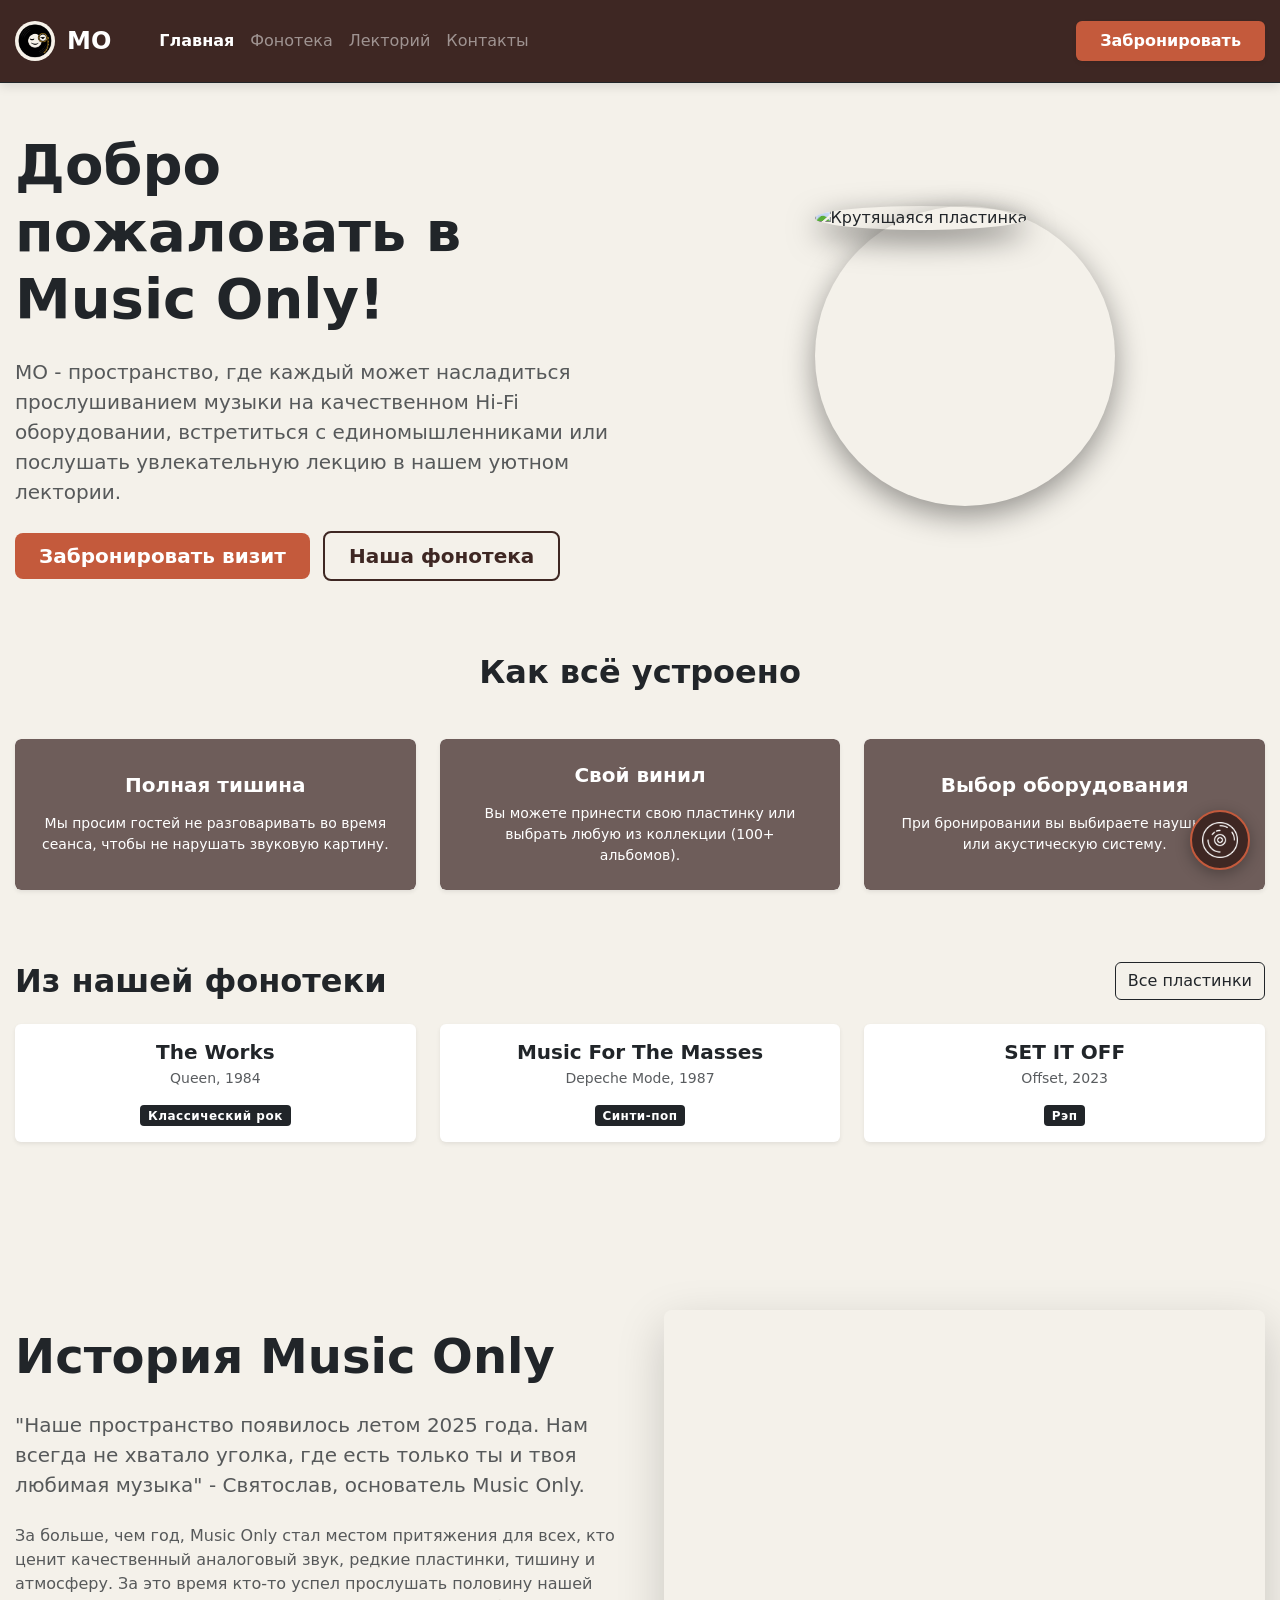
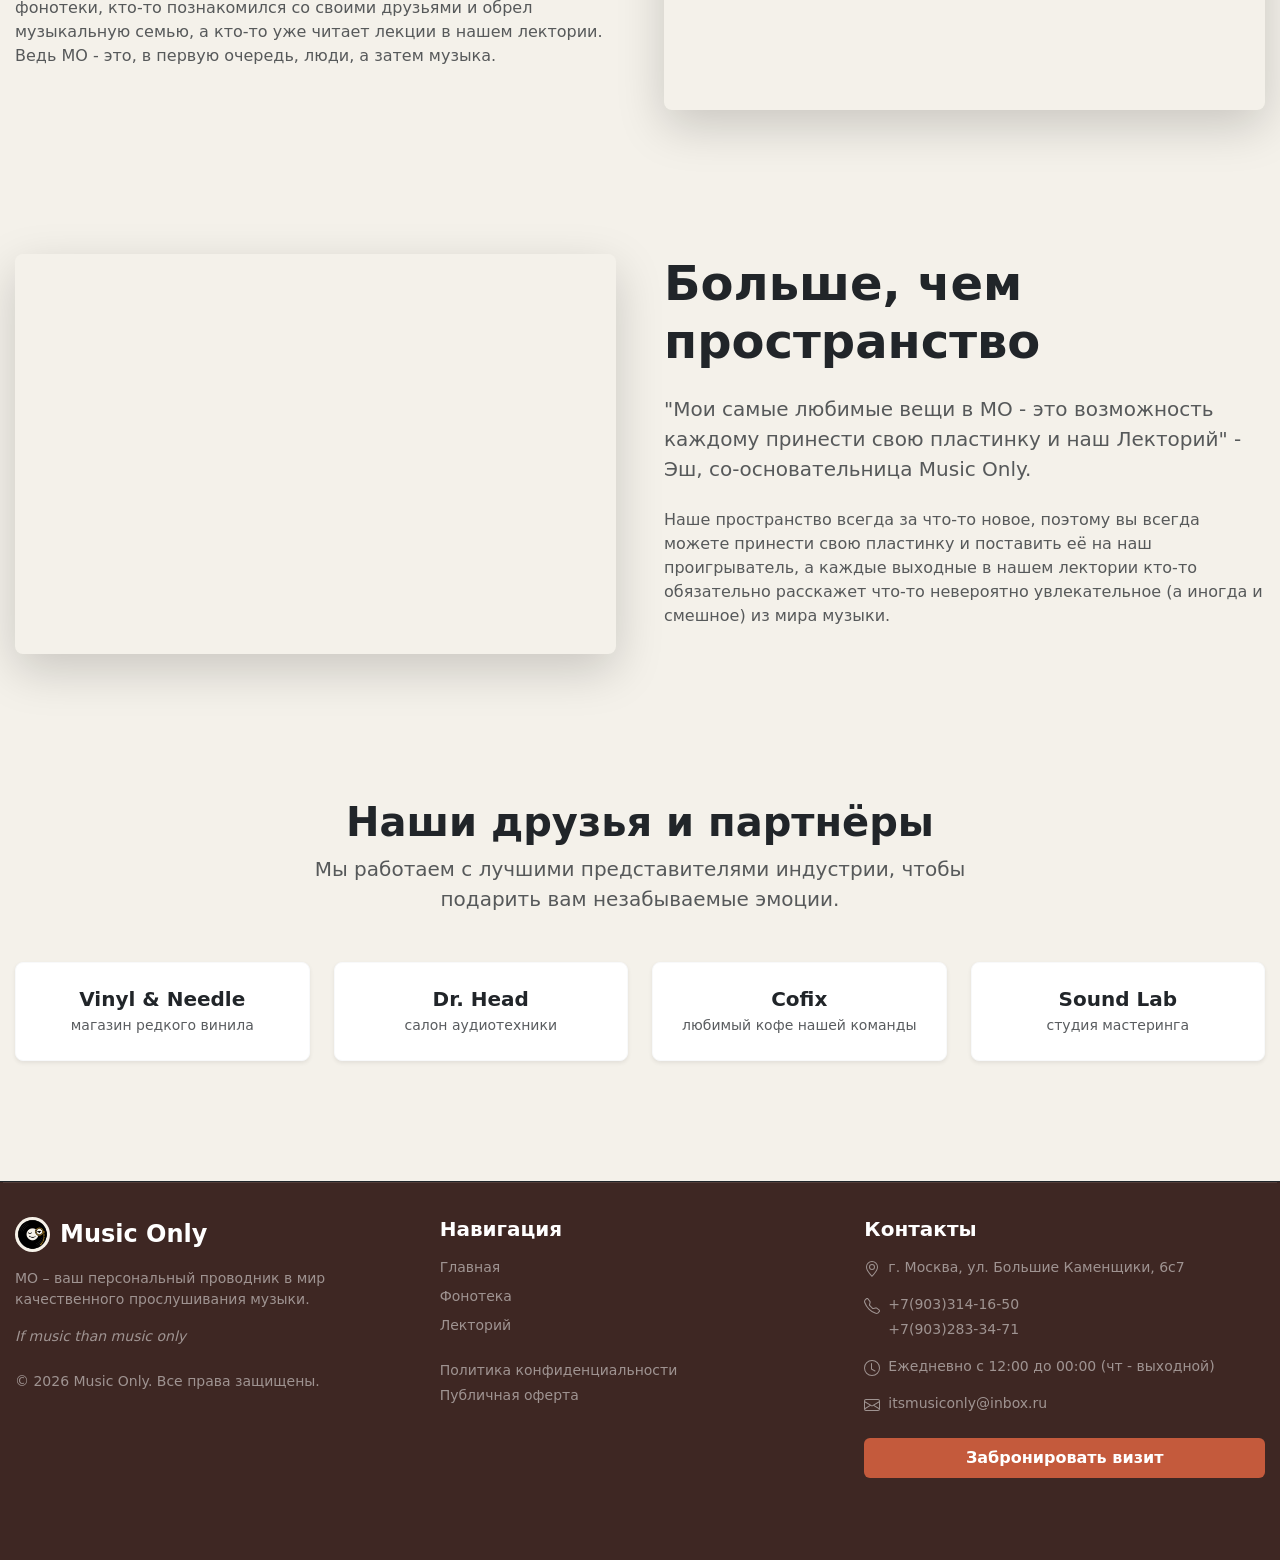
==== commit 45033da8: "feat: finalize site structure, add contacts page and UI improvements" ====
--- a/index.html
+++ b/index.html
@@ -9,10 +9,10 @@
 </head>
 <body>
 
-    <!-- Навигация -->
+        <!-- Навигация -->
     <nav class="navbar navbar-expand-lg navbar-dark bg-loft border-bottom border-dark py-3">
         <div class="container">
-            <a class="navbar-brand fw-bold text-white" href="index.html">
+            <a class="navbar-brand d-flex align-items-center fw-bold text-white fs-4" href="index.html">
                 <img src="images/логотип MO.png" alt="MO logo" style="height: 40px; width: auto; margin-right: 12px; border-radius: 50%;">
                 MO
             </a>
@@ -20,12 +20,15 @@
                 <span class="navbar-toggler-icon"></span>
             </button>
             <div class="collapse navbar-collapse" id="mainNavbar">
-                <ul class="navbar-nav ms-auto">
+                <ul class="navbar-nav me-auto mb-2 mb-lg-0 ms-lg-4">
                     <li class="nav-item"><a class="nav-link active text-white fw-bold" href="index.html">Главная</a></li>
                     <li class="nav-item"><a class="nav-link text-white-50" href="records.html">Фонотека</a></li>
                     <li class="nav-item"><a class="nav-link text-white-50" href="events.html">Лекторий</a></li>
-                    <li class="nav-item"><a class="nav-link text-white-50" href="booking.html">Бронирование</a></li>
+                    <li class="nav-item"><a class="nav-link text-white-50" href="contacts.html">Контакты</a></li>
                 </ul>
+                <div class="d-flex mt-3 mt-lg-0">
+                    <a href="booking.html" class="btn btn-loft-primary px-4 py-2 fw-bold shadow-sm" style="font-size: 1rem;">Забронировать</a>
+                </div>
             </div>
         </div>
     </nav>
@@ -161,8 +164,8 @@
                             "Наше пространство появилось летом 2025 года. Нам всегда не хватало уголка, где есть только ты и твоя любимая музыка" - Святослав, основатель Music Only.
                         </p>
                         <p class="text-muted mb-4">
-                             За больше, чем год, Music Only стал местом притяжения для всех, кто ценит качественный аналоговый звук, редкие пластинки, тишину и атмосферу. За это время кто-то успел прослушать половину нашей фонотеки, кто-то познакомился со своими друзьями и обрел музыкальную семью, а кто-то даже уже читает лекции в нашем лектории.
-                            Ведь MO - это в первую очередь люди, а затем музыка.
+                             За больше, чем год, Music Only стал местом притяжения для всех, кто ценит качественный аналоговый звук, редкие пластинки, тишину и атмосферу. За это время кто-то успел прослушать половину нашей фонотеки, кто-то познакомился со своими друзьями и обрел музыкальную семью, а кто-то уже читает лекции в нашем лектории.
+                            Ведь MO - это, в первую очередь, люди, а затем музыка.
                         </p>
                     </div>
                     <!-- Правая колонка: Картинка-заглушка или фото -->
@@ -205,7 +208,7 @@
                 <div class="text-center mb-5">
                     <h2 class="display-6 fw-bold text-dark">Наши друзья и партнёры</h2>
                     <p class="text-muted lead mx-auto" style="max-width: 700px;">
-                        Мы работаем с лучшими представителями музыкальной индустрии, чтобы вы могли услышать идеальный звук.
+                        Мы работаем с лучшими представителями индустрии, чтобы подарить вам незабываемые эмоции.
                     </p>
                 </div>
 
@@ -256,7 +259,10 @@
 
                 <!-- 1. Бренд и слоган -->
                 <div class="col-12 col-md-4">
-                    <h5 class="text-white fw-bold mb-3 fs-4">Music Only</h5>
+                    <h5 class="text-white fw-bold mb-3 fs-4 d-flex align-items-center">
+    <img src="images/логотип MO.png" alt="MO Logo" style="height: 35px; width: auto; margin-right: 10px; border-radius: 50%;">
+    Music Only
+</h5>
                     <p class="small text-white-50 mb-3">
                         МО – ваш персональный проводник в мир качественного прослушивания музыки.
                     </p>
@@ -284,42 +290,58 @@
                 </div>
 
                 <!-- 3. Контакты (ТЕПЕРЬ СПРАВА) -->
+                                <!-- 3. Контакты (ТЕПЕРЬ СПРАВА) -->
                 <div class="col-12 col-md-4">
                     <h5 class="text-white fw-bold mb-3">Контакты</h5>
                     <ul class="list-unstyled small text-white-50 mb-0">
+
+                        <!-- Адрес -->
                         <li class="mb-3 d-flex align-items-start">
-                            <span class="me-2 fs-6">📍</span>
+                            <svg xmlns="http://www.w3.org/2000/svg" width="16" height="16" fill="currentColor" class="bi bi-geo-alt me-2 mt-1" viewBox="0 0 16 16">
+                                <path d="M12.166 8.94c-.524 1.062-1.234 2.12-1.96 3.07A31.493 31.493 0 0 1 8 14.58a31.481 31.481 0 0 1-2.206-2.57c-.726-.95-1.436-2.008-1.96-3.07C3.304 7.867 3 6.862 3 6a5 5 0 0 1 10 0c0 .862-.305 1.867-.834 2.94zM8 16s6-5.686 6-10A6 6 0 0 0 2 6c0 4.314 6 10 6 10z"/>
+                                <path d="M8 8a2 2 0 1 1 0-4 2 2 0 0 1 0 4zm0 1a3 3 0 1 0 0-6 3 3 0 0 0 0 6z"/>
+                            </svg>
                             <span>г. Москва, ул. Большие Каменщики, 6с7</span>
                         </li>
+
+                        <!-- Телефоны -->
                         <li class="mb-3 d-flex align-items-start">
-                            <span class="me-2 fs-6">📞</span>
+                            <svg xmlns="http://www.w3.org/2000/svg" width="16" height="16" fill="currentColor" class="bi bi-telephone me-2 mt-1" viewBox="0 0 16 16">
+                                <path d="M3.654 1.328a.678.678 0 0 0-1.015-.063L1.605 2.3c-.483.484-.661 1.169-.45 1.77a17.568 17.568 0 0 0 4.168 6.608 17.569 17.569 0 0 0 6.608 4.168c.601.211 1.286.033 1.77-.45l1.034-1.034a.678.678 0 0 0-.063-1.015l-2.307-1.794a.678.678 0 0 0-.58-.122l-2.19.547a1.745 1.745 0 0 1-1.657-.459L5.482 8.062a1.745 1.745 0 0 1-.46-1.657l.548-2.19a.678.678 0 0 0-.122-.58L3.654 1.328zM1.884.511a1.745 1.745 0 0 1 2.612.163L6.29 2.98c.329.423.445.974.315 1.494l-.547 2.19a.678.678 0 0 0 .178.643l2.457 2.457a.678.678 0 0 0 .644.178l2.189-.547a1.745 1.745 0 0 1 1.494.315l2.306 1.794c.829.645.905 1.87.163 2.611l-1.034 1.034c-.74.74-1.846 1.065-2.877.702a18.634 18.634 0 0 1-7.01-4.42 18.634 18.634 0 0 1-4.42-7.009c-.362-1.03-.037-2.137.703-2.877L1.885.511z"/>
+                            </svg>
                             <div>
                                 <a href="tel:+79033141650" class="text-white-50 text-decoration-none d-block mb-1">+7(903)314-16-50</a>
                                 <a href="tel:+79032833471" class="text-white-50 text-decoration-none d-block">+7(903)283-34-71</a>
                             </div>
                         </li>
+
+                        <!-- Часы работы -->
                         <li class="mb-3 d-flex align-items-start">
-                            <span class="me-2 fs-6">🕒</span>
+                            <svg xmlns="http://www.w3.org/2000/svg" width="16" height="16" fill="currentColor" class="bi bi-clock me-2 mt-1" viewBox="0 0 16 16">
+                                <path d="M8 3.5a.5.5 0 0 0-1 0V9a.5.5 0 0 0 .252.434l3.5 2a.5.5 0 0 0 .496-.868L8 8.71V3.5z"/>
+                                <path d="M8 16A8 8 0 1 0 8 0a8 8 0 0 0 0 16zm7-8A7 7 0 1 1 1 8a7 7 0 0 1 14 0z"/>
+                            </svg>
                             <span>Ежедневно с 12:00 до 00:00 (чт - выходной)</span>
                         </li>
 
                         <!-- Почта -->
                         <li class="mb-3 d-flex align-items-start">
-                            <span class="me-2 fs-6">✉️</span>
+                            <svg xmlns="http://www.w3.org/2000/svg" width="16" height="16" fill="currentColor" class="bi bi-envelope me-2 mt-1" viewBox="0 0 16 16">
+                                <path d="M0 4a2 2 0 0 1 2-2h12a2 2 0 0 1 2 2v8a2 2 0 0 1-2 2H2a2 2 0 0 1-2-2V4Zm2-1a1 1 0 0 0-1 1v.217l7 4.2 7-4.2V4a1 1 0 0 0-1-1H2Zm13 2.383-4.708 2.825L15 11.105V5.383Zm-.034 6.876-5.64-3.471L8 9.583l-1.326-.795-5.64 3.47A1 1 0 0 0 2 13h12a1 1 0 0 0 .966-.741ZM1 11.105l4.708-2.897L1 5.383v5.722Z"/>
+                            </svg>
                             <a href="mailto:itsmusiconly@inbox.ru" class="text-white-50 text-decoration-none">itsmusiconly@inbox.ru</a>
                         </li>
 
-                        <!-- Ссылка на Бронирование (как договорились, под почтой) -->
-                        <li class="d-flex align-items-start">
-                            <a href="booking.html" class="text-white-50 text-decoration-none">Бронирование</a>
-                        </li>
-                    </ul>
-                </div>
-
-            </div>
-        </div>
+                        <!-- Ссылка на Бронирование -->
+                        <li class="d-flex align-items-start mt-4">
+                            <a href="booking.html" class="btn btn-loft-primary w-100 py-2 fw-bold">Забронировать визит</a>
+                        </li>
     </footer>
-
+    <!-- Креативная кнопка наверх -->
+    <a href="#" class="scroll-top-btn" aria-label="Наверх">
+        <!-- Замените clef.png на название вашей картинки в папке images -->
+        <img src="images/винил.png" alt="Наверх" style="width: 30px; height: 30px; object-fit: contain;">
+    </a>
     <script src="https://cdn.jsdelivr.net/npm/bootstrap@5.3.3/dist/js/bootstrap.bundle.min.js"></script>
 </body>
 </html>
--- a/css/custom.css
+++ b/css/custom.css
@@ -6,6 +6,10 @@
 /* Цвет текста для лофта (кремовый/бежевый) */
 .text-loft-light {
     color: #efebe9 !important;
+}
+
+html {
+    scroll-behavior: smooth;
 }
 
 /* Акцентный цвет (карамельный/янтарный) */
@@ -143,3 +147,90 @@
     margin-left: auto;
 }
 
+/* --- Кнопка Наверх --- */
+.scroll-top-btn {
+    position: fixed;
+    bottom: 30px;
+    right: 30px;
+    width: 60px;
+    height: 60px;
+
+    background-color: #3e2723; /* Темно-коричневый фон */
+    border: 2px solid #c45a3c; /* Терракотовая рамка */
+    border-radius: 50%; /* Идеальный круг */
+
+    /* Скрываем всё, что выходит за пределы круга */
+    overflow: hidden;
+
+    display: flex;
+    align-items: center;
+    justify-content: center;
+
+    cursor: pointer;
+    z-index: 99999;
+    transition: all 0.3s ease;
+    box-shadow: 0 4px 15px rgba(0, 0, 0, 0.3);
+    text-decoration: none;
+}
+
+/* Эффект при наведении на кнопку */
+.scroll-top-btn:hover {
+    background-color: #c45a3c;
+    transform: translateY(-5px);
+    box-shadow: 0 8px 20px rgba(196, 90, 60, 0.5);
+}
+
+/* Стили для картинки ВНУТРИ кнопки */
+.scroll-top-btn img {
+    width: 100%;
+    height: 100%;
+    object-fit: cover;
+    /* Магия: увеличиваем картинку на 20%, чтобы она вылезла за края и перекрыла белый фон */
+    transform: scale(1.2);
+    filter: brightness(0) invert(1)
+}
+}
+
+/* Делаем картинку белой при наведении (если она черная) */
+.scroll-top-btn:hover img {
+    filter: brightness(0) invert(1);
+}
+/* Фиксация шапки наверху */
+.navbar {
+    position: sticky;
+    top: 0;
+    z-index: 1030; /* Чтобы меню было поверх карточек и картинок */
+    box-shadow: 0 4px 10px rgba(0, 0, 0, 0.1); /* Легкая тень, чтобы отделить от контента */
+}
+/* Фиксация нижней полоски футера */
+footer {
+    position: relative; /* Сам футер оставляем на месте */
+}
+
+/* А вот блок с копирайтом делаем липким */
+footer .container > .row:last-child {
+    position: sticky;
+    bottom: 0;
+    background-color: #3e2723; /* Цвет фона, как у подвала */
+    z-index: 1020;
+    padding: 10px 0;
+    border-top: 1px solid rgba(255, 255, 255, 0.1);
+}
+/* Убираем белые полоски по краям экрана */
+html, body {
+    margin: 0;
+    padding: 0;
+    min-height: 100vh;
+    display: flex;
+    flex-direction: column;
+}
+
+/* Заставляем основной контент растягиваться, выталкивая футер вниз */
+main {
+    flex: 1 0 auto;
+}
+
+/* Футер прижимается к низу */
+footer {
+    flex-shrink: 0;
+}
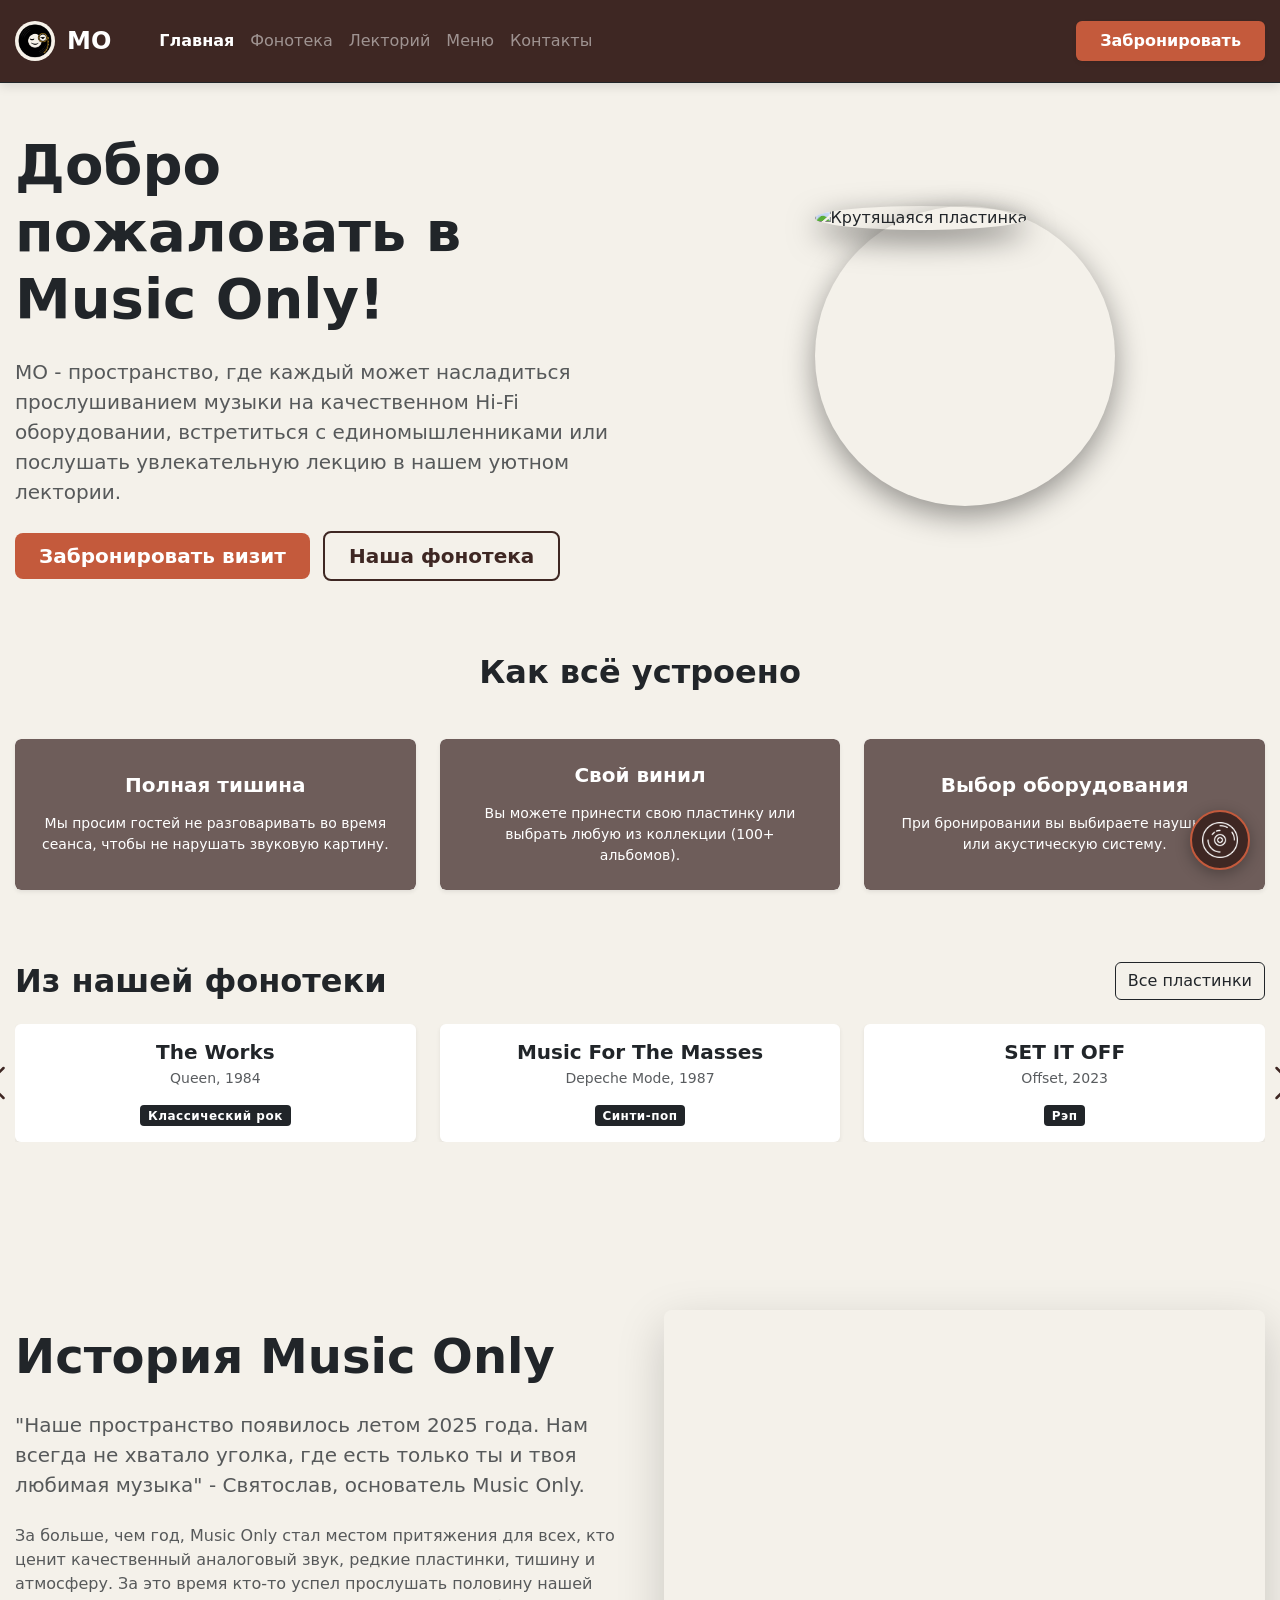
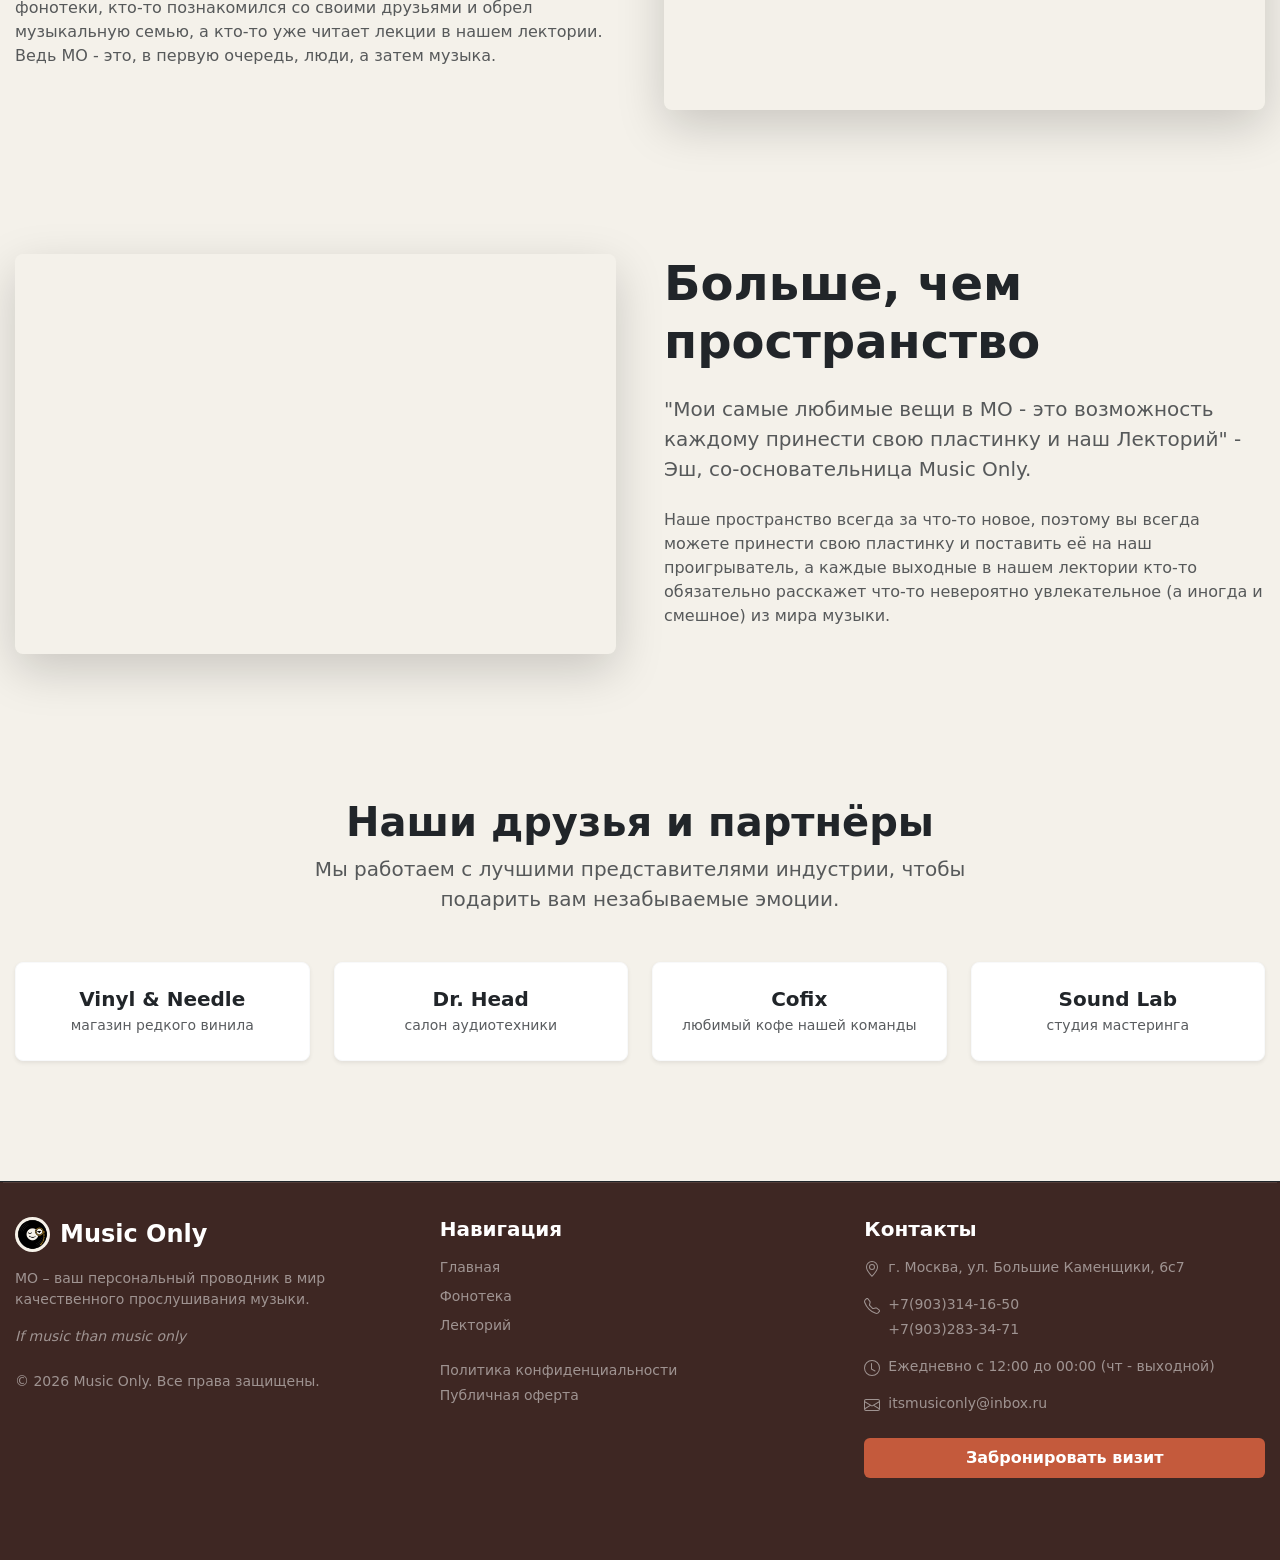
==== commit 61dd6cc5: "feat: finalize all 5 features (search, menu, carousel, toast, extra content)" ====
--- a/index.html
+++ b/index.html
@@ -24,10 +24,13 @@
                     <li class="nav-item"><a class="nav-link active text-white fw-bold" href="index.html">Главная</a></li>
                     <li class="nav-item"><a class="nav-link text-white-50" href="records.html">Фонотека</a></li>
                     <li class="nav-item"><a class="nav-link text-white-50" href="events.html">Лекторий</a></li>
+                    <li class="nav-item"><a class="nav-link text-white-50" href="menu.html">Меню</a></li>
                     <li class="nav-item"><a class="nav-link text-white-50" href="contacts.html">Контакты</a></li>
                 </ul>
-                <div class="d-flex mt-3 mt-lg-0">
+                                                <div class="d-flex align-items-center mt-3 mt-lg-0 gap-3">
+                    <!-- Кнопка Забронировать (теперь первая в блоке) -->
                     <a href="booking.html" class="btn btn-loft-primary px-4 py-2 fw-bold shadow-sm" style="font-size: 1rem;">Забронировать</a>
+
                 </div>
             </div>
         </div>
@@ -111,48 +114,105 @@
             </div>
         </section>
                 <!-- Блок "Из нашей фонотеки" -->
-                        <!-- Блок "Из нашей фонотеки" -->
+                                               <!-- Блок "Из нашей фонотеки" (Карусель по 3 штуки) -->
         <section class="container my-5 pt-4 pb-5">
             <div class="d-flex justify-content-between align-items-center mb-4">
                 <h2 class="mb-0 fw-bold text-dark">Из нашей фонотеки</h2>
                 <a class="btn btn-outline-dark" href="records.html">Все пластинки</a>
             </div>
 
-            <div class="row g-4 justify-content-center">
-                <!-- The Works -->
-                <div class="col-12 col-md-6 col-lg-4">
-                    <div class="card h-100 border-0 shadow-sm bg-white text-center">
-                        <div class="card-body d-flex flex-column">
-                            <h3 class="h5 card-title text-dark fw-bold mb-1">The Works</h3>
-                            <p class="text-muted small mb-3">Queen, 1984</p>
-                            <span class="badge bg-dark mt-auto mx-auto">Классический рок</span>
-                        </div>
-                    </div>
-                </div>
-
-                <!-- Music For The Masses -->
-                <div class="col-12 col-md-6 col-lg-4">
-                    <div class="card h-100 border-0 shadow-sm bg-white text-center">
-                        <div class="card-body d-flex flex-column">
-                            <h3 class="h5 card-title text-dark fw-bold mb-1">Music For The Masses</h3>
-                            <p class="text-muted small mb-3">Depeche Mode, 1987</p>
-                            <span class="badge bg-dark mt-auto mx-auto">Синти-поп</span>
-                        </div>
-                    </div>
-                </div>
-
-                <!-- SET IT OFF -->
-                <div class="col-12 col-md-6 col-lg-4">
-                    <div class="card h-100 border-0 shadow-sm bg-white text-center">
-                        <div class="card-body d-flex flex-column">
-                            <h3 class="h5 card-title text-dark fw-bold mb-1">SET IT OFF</h3>
-                            <p class="text-muted small mb-3">Offset, 2023</p>
-                            <span class="badge bg-dark mt-auto mx-auto">Рэп</span>
-                        </div>
-                    </div>
-                </div>
-            </div>
-        </section>
+            <div id="albumsCarousel" class="carousel slide" data-bs-ride="false">
+                <div class="carousel-inner">
+
+                    <!-- Первая страница: 3 изначальных альбома -->
+                    <div class="carousel-item active">
+                        <div class="row justify-content-center g-4">
+                            <!-- Альбом 1 -->
+                            <div class="col-12 col-md-4">
+                                <div class="card h-100 border-0 shadow-sm bg-white text-center">
+                                    <div class="card-body d-flex flex-column">
+                                        <h3 class="h5 card-title text-dark fw-bold mb-1">The Works</h3>
+                                        <p class="text-muted small mb-3">Queen, 1984</p>
+                                        <span class="badge bg-dark mt-auto mx-auto">Классический рок</span>
+                                    </div>
+                                </div>
+                            </div>
+                            <!-- Альбом 2 -->
+                            <div class="col-12 col-md-4">
+                                <div class="card h-100 border-0 shadow-sm bg-white text-center">
+                                    <div class="card-body d-flex flex-column">
+                                        <h3 class="h5 card-title text-dark fw-bold mb-1">Music For The Masses</h3>
+                                        <p class="text-muted small mb-3">Depeche Mode, 1987</p>
+                                        <span class="badge bg-dark mt-auto mx-auto">Синти-поп</span>
+                                    </div>
+                                </div>
+                            </div>
+                            <!-- Альбом 3 -->
+                            <div class="col-12 col-md-4">
+                                <div class="card h-100 border-0 shadow-sm bg-white text-center">
+                                    <div class="card-body d-flex flex-column">
+                                        <h3 class="h5 card-title text-dark fw-bold mb-1">SET IT OFF</h3>
+                                        <p class="text-muted small mb-3">Offset, 2023</p>
+                                        <span class="badge bg-dark mt-auto mx-auto">Рэп</span>
+                                    </div>
+                                </div>
+                            </div>
+                        </div>
+                    </div>
+
+                    <!-- Вторая страница: следующие 3 альбома -->
+                    <div class="carousel-item">
+                        <div class="row justify-content-center g-4">
+                            <!-- Альбом 4 -->
+                            <div class="col-12 col-md-4">
+                                <div class="card h-100 border-0 shadow-sm bg-white text-center">
+                                    <div class="card-body d-flex flex-column">
+                                        <h3 class="h5 card-title text-dark fw-bold mb-1">Lungs</h3>
+                                        <p class="text-muted small mb-3">Florence + The Machine, 2009</p>
+                                        <span class="badge bg-dark mt-auto mx-auto">Поп-музыка</span>
+                                    </div>
+                                </div>
+                            </div>
+                            <!-- Альбом 5 -->
+                            <div class="col-12 col-md-4">
+                                <div class="card h-100 border-0 shadow-sm bg-white text-center">
+                                    <div class="card-body d-flex flex-column">
+                                        <h3 class="h5 card-title text-dark fw-bold mb-1">Infest</h3>
+                                        <p class="text-muted small mb-3">Papa Roach, 2000</p>
+                                        <span class="badge bg-dark mt-auto mx-auto">Ню-метал</span>
+                                    </div>
+                                </div>
+                            </div>
+                            <!-- Альбом 6 -->
+                            <div class="col-12 col-md-4">
+                                <div class="card h-100 border-0 shadow-sm bg-white text-center">
+                                    <div class="card-body d-flex flex-column">
+                                        <h3 class="h5 card-title text-dark fw-bold mb-1">The Chronicles of Life and Death</h3>
+                                        <p class="text-muted small mb-3">Good Charlotte, 2004</p>
+                                        <span class="badge bg-dark mt-auto mx-auto">Поп-панк</span>
+                                    </div>
+                                </div>
+                            </div>
+                        </div>
+                    </div>
+
+                </div>
+
+                <!-- Стрелки переключения -->
+                <button class="carousel-control-prev custom-carousel-btn" type="button" data-bs-target="#albumsCarousel" data-bs-slide="prev" style="width: 5%; left: -4%;">
+                    <svg xmlns="http://www.w3.org/2000/svg" width="40" height="40" fill="currentColor" class="bi bi-chevron-left" viewBox="0 0 16 16">
+                        <path fill-rule="evenodd" d="M11.354 1.646a.5.5 0 0 1 0 .708L5.707 8l5.647 5.646a.5.5 0 0 1-.708.708l-6-6a.5.5 0 0 1 0-.708l6-6a.5.5 0 0 1 .708 0z"/>
+                    </svg>
+                    <span class="visually-hidden">Предыдущий</span>
+                </button>
+                <button class="carousel-control-next custom-carousel-btn" type="button" data-bs-target="#albumsCarousel" data-bs-slide="next" style="width: 5%; right: -4%;">
+                    <svg xmlns="http://www.w3.org/2000/svg" width="40" height="40" fill="currentColor" class="bi bi-chevron-right" viewBox="0 0 16 16">
+                        <path fill-rule="evenodd" d="M4.646 1.646a.5.5 0 0 1 .708 0l6 6a.5.5 0 0 1 0 .708l-6 6a.5.5 0 0 1-.708-.708L10.293 8 4.646 2.354a.5.5 0 0 1 0-.708z"/>
+                    </svg>
+                    <span class="visually-hidden">Следующий</span>
+                </button>
+            </div> <!-- ЗАКРЫТИЕ КАРУСЕЛИ -->
+        </section> <!-- ЗАКРЫТИЕ СЕКЦИИ -->
                 <!-- ЭКРАН: История Music Only -->
         <section class="py-5" style="background-color: #f4f1ea;">
             <div class="container py-4">
--- a/css/custom.css
+++ b/css/custom.css
@@ -233,4 +233,141 @@
 /* Футер прижимается к низу */
 footer {
     flex-shrink: 0;
-}+}
+
+/* =========================================
+   ТЕМНАЯ ТЕМА
+   ========================================= */
+
+body.dark-theme {
+    background-color: #1a1514 !important; /* Темный фон */
+    color: #f4f1ea !important; /* Светлый текст */
+}
+
+/* Делаем все светлые секции темными */
+body.dark-theme section,
+body.dark-theme .bg-white,
+body.dark-theme .bg-light,
+body.dark-theme .card,
+body.dark-theme .accordion-item,
+body.dark-theme .accordion-button {
+    background-color: #2b1d1a !important;
+    color: #f4f1ea !important;
+    border-color: #3e2723 !important;
+}
+
+/* Текст в карточках и аккордеоне */
+body.dark-theme .text-dark,
+body.dark-theme .text-muted,
+body.dark-theme h1,
+body.dark-theme h2,
+body.dark-theme h3,
+body.dark-theme h4,
+body.dark-theme h5 {
+    color: #f4f1ea !important;
+}
+
+/* Поля ввода */
+body.dark-theme .form-control,
+body.dark-theme .form-select {
+    background-color: #1a1514 !important;
+    color: #f4f1ea !important;
+    border-color: #3e2723 !important;
+}
+
+/* Подвал оставляем темным, но чуть выделяем */
+body.dark-theme footer {
+    background-color: #0f0c0b !important;
+}
+
+/* Кнопка переключения темы */
+#theme-toggle {
+    transition: all 0.3s ease;
+}
+#theme-toggle:hover {
+    background-color: #c45a3c;
+    border-color: #c45a3c;
+}
+
+/* Стили для вкладок меню */
+.nav-pills .nav-link.active {
+    background-color: #c45a3c !important; /* Терракотовый фон */
+    color: white !important;
+}
+
+.nav-pills .nav-link {
+    color: #3e2723; /* Темно-коричневый текст для неактивных */
+    border-radius: 50rem; /* Форма таблетки */
+}
+
+.nav-pills .nav-link:hover {
+    background-color: #f4f1ea; /* Легкий фон при наведении */
+}
+/* Стили для кастомных стрелок карусели */
+.custom-carousel-btn {
+    opacity: 1;
+    /* Делаем стрелки темно-коричневыми, как заголовки */
+    color: #3e2723;
+    transition: transform 0.3s ease, color 0.3s ease;
+}
+
+/* При наведении они становятся терракотовыми и чуть увеличиваются */
+.custom-carousel-btn:hover {
+    color: #c45a3c;
+    transform: scale(1.2);
+}
+
+/* На мобильных телефонах прячем стрелки, чтобы не мешали (там работает свайп) */
+@media (max-width: 768px) {
+    .custom-carousel-btn {
+        display: none;
+    }
+}
+
+/* Фикс цвета для стрелок карусели во всех состояниях */
+.carousel-control-prev-icon,
+.carousel-control-next-icon {
+    display: none !important; /* Прячем стандартные белые иконки Bootstrap */
+}
+
+/* Задаем цвет нашим SVG-стрелкам */
+.custom-carousel-btn svg {
+    color: #3e2723 !important; /* Темно-коричневый */
+    transition: transform 0.3s ease, color 0.3s ease;
+}
+
+/* При наведении */
+.custom-carousel-btn:hover svg {
+    color: #c45a3c !important; /* Терракотовый */
+    transform: scale(1.2);
+}
+
+/* Если стрелка стала неактивной (например, на первом слайде) — делаем её полупрозрачной, но не белой */
+.carousel-control-prev.disabled svg,
+.carousel-control-next.disabled svg {
+    opacity: 0.3;
+    color: #3e2723 !important;
+}
+
+/* =========================================
+   STICKY-ФИЛЬТР ДЛЯ СТРАНИЦЫ ФОНОТЕКА
+   ========================================= */
+
+/* Прилипание фильтров при прокрутке */
+.catalog-filters {
+    position: sticky;
+    top: 100px; /* Отступ от верха экрана (чтобы не перекрывалось шапкой) */
+    align-self: start; /* Важно для работы внутри Grid-сетки */
+    max-height: calc(100vh - 120px); /* Ограничиваем высоту, чтобы влезало в экран */
+    overflow-y: auto; /* Если фильтров будет много, появится свой скролл */
+}
+
+/* Делаем скроллбар внутри фильтров аккуратным (для Chrome/Safari) */
+.catalog-filters::-webkit-scrollbar {
+    width: 6px;
+}
+.catalog-filters::-webkit-scrollbar-thumb {
+    background-color: #dddddd;
+    border-radius: 4px;
+}
+
